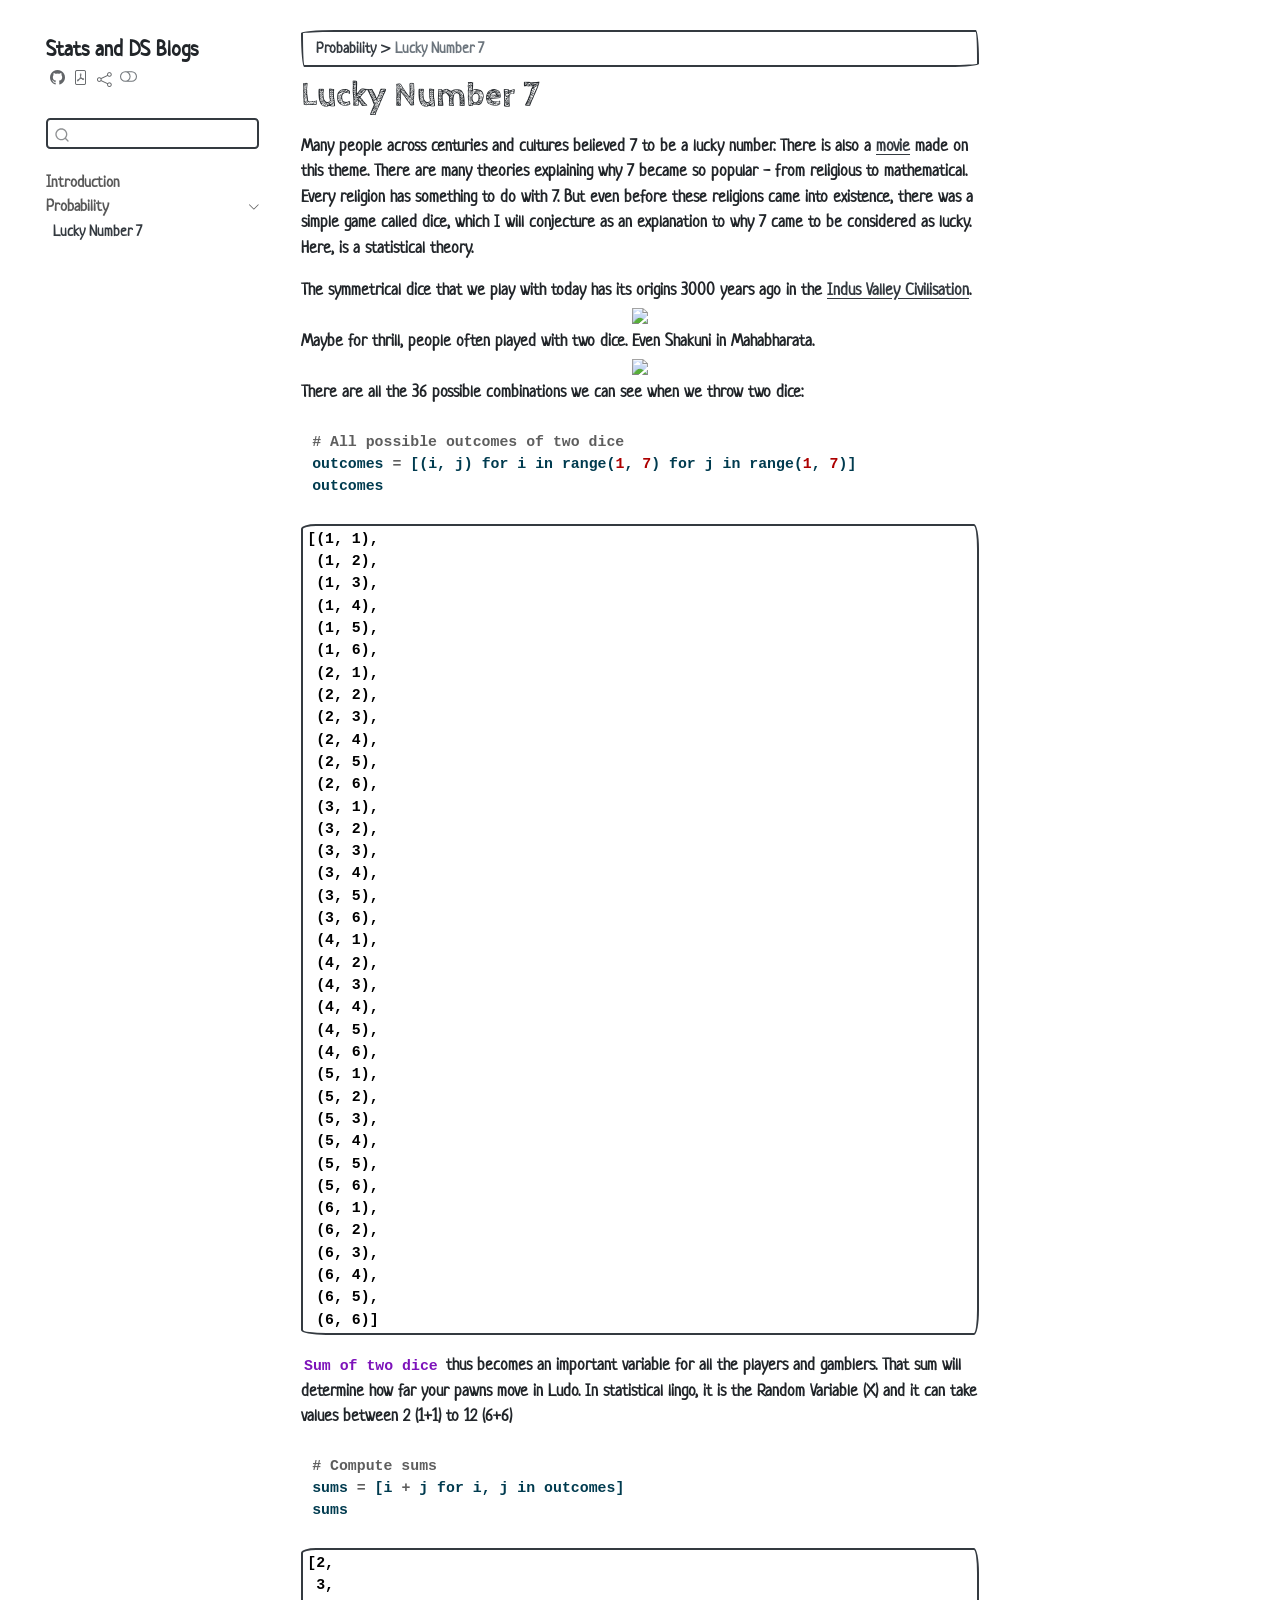
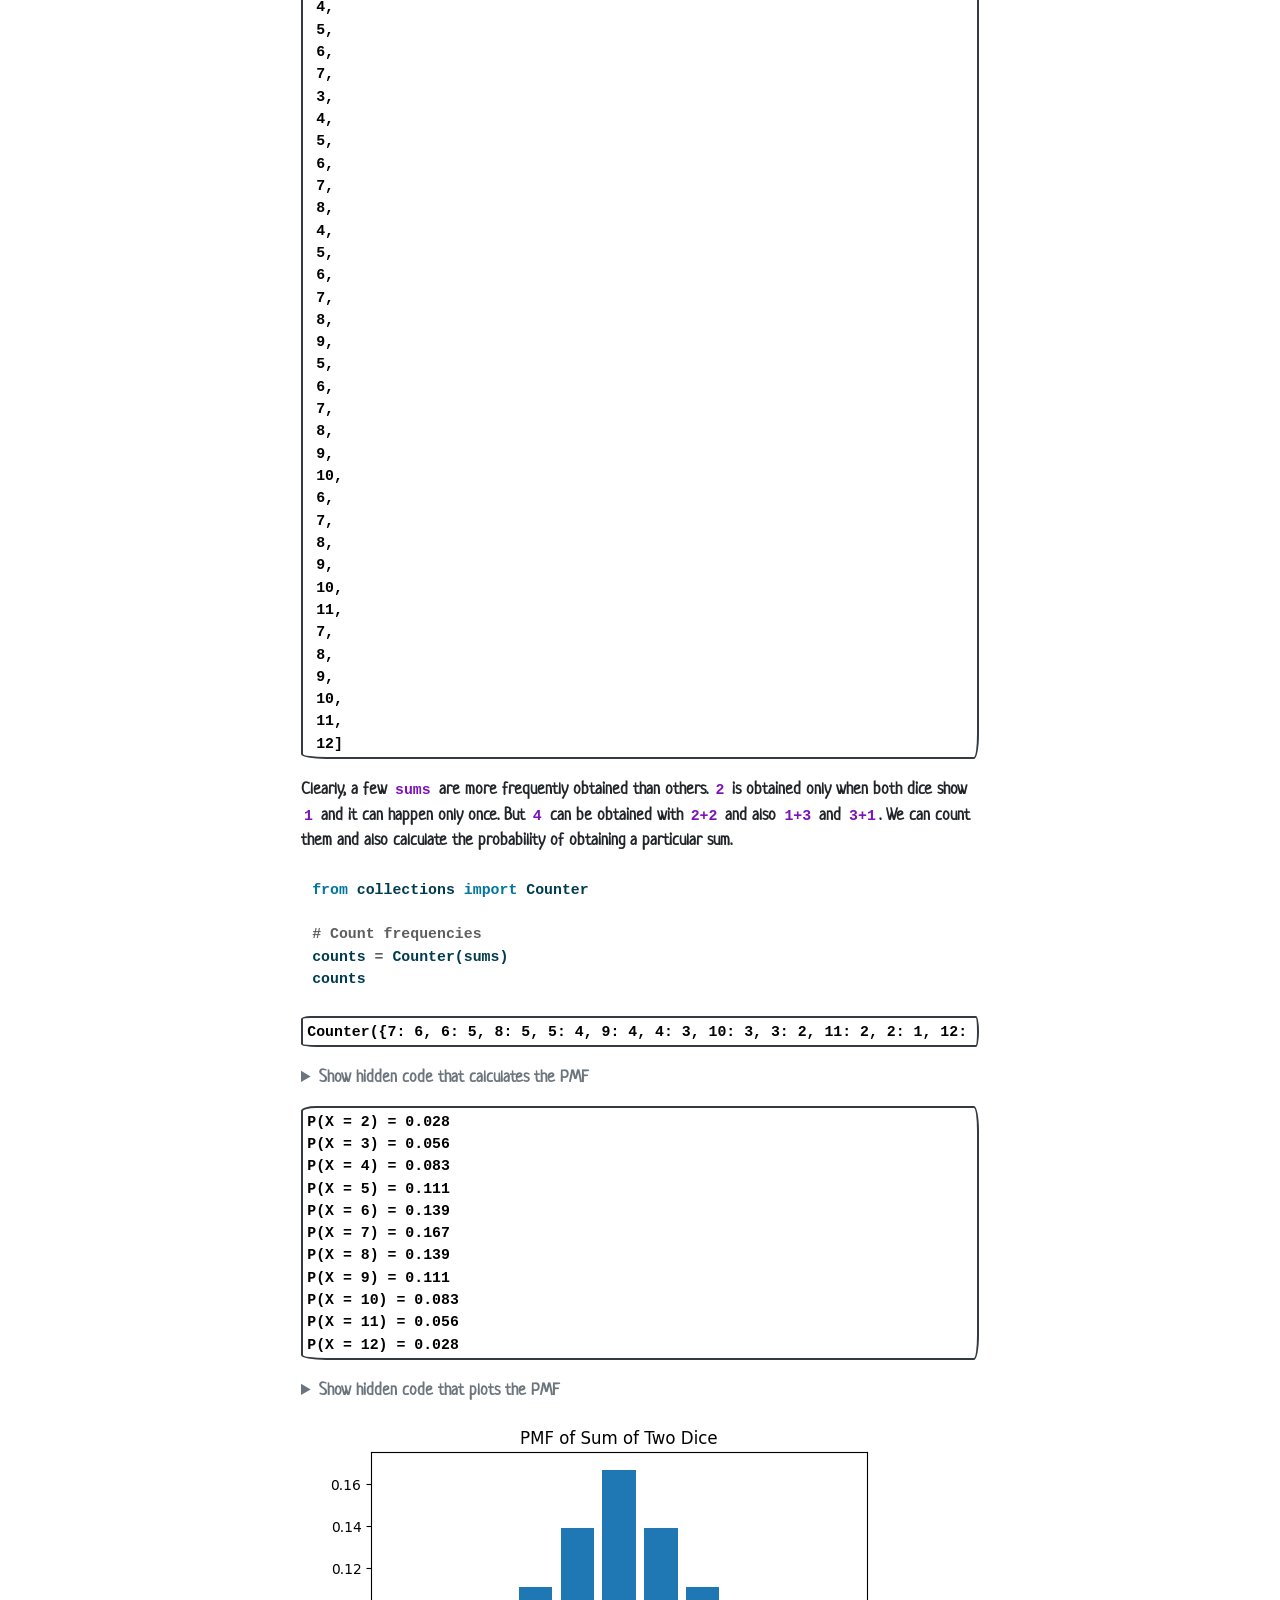
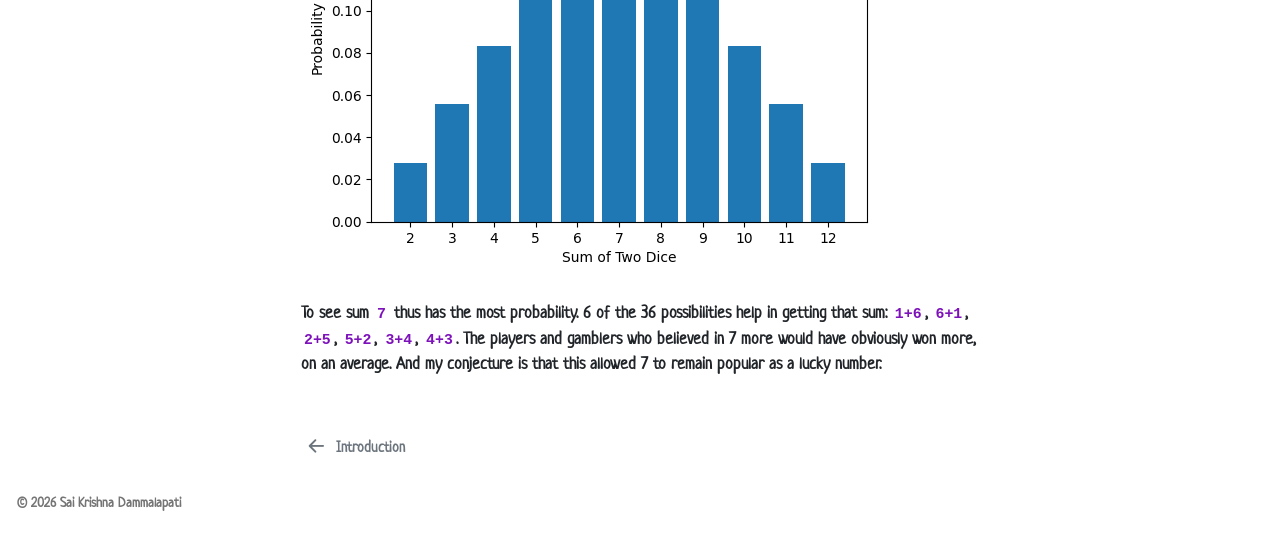
==== Statistics/Lucky_number_7.html @ d2050a71 "Built site for gh-pages" ====
<!DOCTYPE html>
<html xmlns="http://www.w3.org/1999/xhtml" lang="en" xml:lang="en"><head>

<meta charset="utf-8">
<meta name="generator" content="quarto-1.8.27">

<meta name="viewport" content="width=device-width, initial-scale=1.0, user-scalable=yes">


<title>Lucky Number 7 – Stats and DS Blogs</title>
<style>
code{white-space: pre-wrap;}
span.smallcaps{font-variant: small-caps;}
div.columns{display: flex; gap: min(4vw, 1.5em);}
div.column{flex: auto; overflow-x: auto;}
div.hanging-indent{margin-left: 1.5em; text-indent: -1.5em;}
ul.task-list{list-style: none;}
ul.task-list li input[type="checkbox"] {
  width: 0.8em;
  margin: 0 0.8em 0.2em -1em; /* quarto-specific, see https://github.com/quarto-dev/quarto-cli/issues/4556 */ 
  vertical-align: middle;
}
/* CSS for syntax highlighting */
html { -webkit-text-size-adjust: 100%; }
pre > code.sourceCode { white-space: pre; position: relative; }
pre > code.sourceCode > span { display: inline-block; line-height: 1.25; }
pre > code.sourceCode > span:empty { height: 1.2em; }
.sourceCode { overflow: visible; }
code.sourceCode > span { color: inherit; text-decoration: inherit; }
div.sourceCode { margin: 1em 0; }
pre.sourceCode { margin: 0; }
@media screen {
div.sourceCode { overflow: auto; }
}
@media print {
pre > code.sourceCode { white-space: pre-wrap; }
pre > code.sourceCode > span { text-indent: -5em; padding-left: 5em; }
}
pre.numberSource code
  { counter-reset: source-line 0; }
pre.numberSource code > span
  { position: relative; left: -4em; counter-increment: source-line; }
pre.numberSource code > span > a:first-child::before
  { content: counter(source-line);
    position: relative; left: -1em; text-align: right; vertical-align: baseline;
    border: none; display: inline-block;
    -webkit-touch-callout: none; -webkit-user-select: none;
    -khtml-user-select: none; -moz-user-select: none;
    -ms-user-select: none; user-select: none;
    padding: 0 4px; width: 4em;
  }
pre.numberSource { margin-left: 3em;  padding-left: 4px; }
div.sourceCode
  {   }
@media screen {
pre > code.sourceCode > span > a:first-child::before { text-decoration: underline; }
}
</style>


<script src="../site_libs/quarto-nav/quarto-nav.js"></script>
<script src="../site_libs/quarto-nav/headroom.min.js"></script>
<script src="../site_libs/clipboard/clipboard.min.js"></script>
<script src="../site_libs/quarto-search/autocomplete.umd.js"></script>
<script src="../site_libs/quarto-search/fuse.min.js"></script>
<script src="../site_libs/quarto-search/quarto-search.js"></script>
<meta name="quarto:offset" content="../">
<link href="../index.html" rel="prev">
<script src="../site_libs/quarto-html/quarto.js" type="module"></script>
<script src="../site_libs/quarto-html/tabsets/tabsets.js" type="module"></script>
<script src="../site_libs/quarto-html/axe/axe-check.js" type="module"></script>
<script src="../site_libs/quarto-html/popper.min.js"></script>
<script src="../site_libs/quarto-html/tippy.umd.min.js"></script>
<script src="../site_libs/quarto-html/anchor.min.js"></script>
<link href="../site_libs/quarto-html/tippy.css" rel="stylesheet">
<link href="../site_libs/quarto-html/quarto-syntax-highlighting-ed96de9b727972fe78a7b5d16c58bf87.css" rel="stylesheet" class="quarto-color-scheme" id="quarto-text-highlighting-styles">
<link href="../site_libs/quarto-html/quarto-syntax-highlighting-dark-4d9afe2b8d18ee9fa5d0d57b5ed4214d.css" rel="stylesheet" class="quarto-color-scheme quarto-color-alternate" id="quarto-text-highlighting-styles">
<link href="../site_libs/quarto-html/quarto-syntax-highlighting-ed96de9b727972fe78a7b5d16c58bf87.css" rel="stylesheet" class="quarto-color-scheme-extra" id="quarto-text-highlighting-styles">
<script src="../site_libs/bootstrap/bootstrap.min.js"></script>
<link href="../site_libs/bootstrap/bootstrap-icons.css" rel="stylesheet">
<link href="../site_libs/bootstrap/bootstrap-6aa734350ea62daf54786691ce6fcf0c.min.css" rel="stylesheet" append-hash="true" class="quarto-color-scheme" id="quarto-bootstrap" data-mode="light">
<link href="../site_libs/bootstrap/bootstrap-dark-7e34ecb6a0e7991f0346b0751d4a7c3f.min.css" rel="stylesheet" append-hash="true" class="quarto-color-scheme quarto-color-alternate" id="quarto-bootstrap" data-mode="dark">
<link href="../site_libs/bootstrap/bootstrap-6aa734350ea62daf54786691ce6fcf0c.min.css" rel="stylesheet" append-hash="true" class="quarto-color-scheme-extra" id="quarto-bootstrap" data-mode="light">
<script id="quarto-search-options" type="application/json">{
  "location": "sidebar",
  "copy-button": false,
  "collapse-after": 3,
  "panel-placement": "start",
  "type": "textbox",
  "limit": 50,
  "keyboard-shortcut": [
    "f",
    "/",
    "s"
  ],
  "show-item-context": false,
  "language": {
    "search-no-results-text": "No results",
    "search-matching-documents-text": "matching documents",
    "search-copy-link-title": "Copy link to search",
    "search-hide-matches-text": "Hide additional matches",
    "search-more-match-text": "more match in this document",
    "search-more-matches-text": "more matches in this document",
    "search-clear-button-title": "Clear",
    "search-text-placeholder": "",
    "search-detached-cancel-button-title": "Cancel",
    "search-submit-button-title": "Submit",
    "search-label": "Search"
  }
}</script>


</head>

<body class="nav-sidebar floating quarto-light"><script id="quarto-html-before-body" type="application/javascript">
    const toggleBodyColorMode = (bsSheetEl) => {
      const mode = bsSheetEl.getAttribute("data-mode");
      const bodyEl = window.document.querySelector("body");
      if (mode === "dark") {
        bodyEl.classList.add("quarto-dark");
        bodyEl.classList.remove("quarto-light");
      } else {
        bodyEl.classList.add("quarto-light");
        bodyEl.classList.remove("quarto-dark");
      }
    }
    const toggleBodyColorPrimary = () => {
      const bsSheetEl = window.document.querySelector("link#quarto-bootstrap:not([rel=disabled-stylesheet])");
      if (bsSheetEl) {
        toggleBodyColorMode(bsSheetEl);
      }
    }
    const setColorSchemeToggle = (alternate) => {
      const toggles = window.document.querySelectorAll('.quarto-color-scheme-toggle');
      for (let i=0; i < toggles.length; i++) {
        const toggle = toggles[i];
        if (toggle) {
          if (alternate) {
            toggle.classList.add("alternate");
          } else {
            toggle.classList.remove("alternate");
          }
        }
      }
    };
    const toggleColorMode = (alternate) => {
      // Switch the stylesheets
      const primaryStylesheets = window.document.querySelectorAll('link.quarto-color-scheme:not(.quarto-color-alternate)');
      const alternateStylesheets = window.document.querySelectorAll('link.quarto-color-scheme.quarto-color-alternate');
      manageTransitions('#quarto-margin-sidebar .nav-link', false);
      if (alternate) {
        // note: dark is layered on light, we don't disable primary!
        enableStylesheet(alternateStylesheets);
        for (const sheetNode of alternateStylesheets) {
          if (sheetNode.id === "quarto-bootstrap") {
            toggleBodyColorMode(sheetNode);
          }
        }
      } else {
        disableStylesheet(alternateStylesheets);
        enableStylesheet(primaryStylesheets)
        toggleBodyColorPrimary();
      }
      manageTransitions('#quarto-margin-sidebar .nav-link', true);
      // Switch the toggles
      setColorSchemeToggle(alternate)
      // Hack to workaround the fact that safari doesn't
      // properly recolor the scrollbar when toggling (#1455)
      if (navigator.userAgent.indexOf('Safari') > 0 && navigator.userAgent.indexOf('Chrome') == -1) {
        manageTransitions("body", false);
        window.scrollTo(0, 1);
        setTimeout(() => {
          window.scrollTo(0, 0);
          manageTransitions("body", true);
        }, 40);
      }
    }
    const disableStylesheet = (stylesheets) => {
      for (let i=0; i < stylesheets.length; i++) {
        const stylesheet = stylesheets[i];
        stylesheet.rel = 'disabled-stylesheet';
      }
    }
    const enableStylesheet = (stylesheets) => {
      for (let i=0; i < stylesheets.length; i++) {
        const stylesheet = stylesheets[i];
        if(stylesheet.rel !== 'stylesheet') { // for Chrome, which will still FOUC without this check
          stylesheet.rel = 'stylesheet';
        }
      }
    }
    const manageTransitions = (selector, allowTransitions) => {
      const els = window.document.querySelectorAll(selector);
      for (let i=0; i < els.length; i++) {
        const el = els[i];
        if (allowTransitions) {
          el.classList.remove('notransition');
        } else {
          el.classList.add('notransition');
        }
      }
    }
    const isFileUrl = () => {
      return window.location.protocol === 'file:';
    }
    const hasAlternateSentinel = () => {
      let styleSentinel = getColorSchemeSentinel();
      if (styleSentinel !== null) {
        return styleSentinel === "alternate";
      } else {
        return false;
      }
    }
    const setStyleSentinel = (alternate) => {
      const value = alternate ? "alternate" : "default";
      if (!isFileUrl()) {
        window.localStorage.setItem("quarto-color-scheme", value);
      } else {
        localAlternateSentinel = value;
      }
    }
    const getColorSchemeSentinel = () => {
      if (!isFileUrl()) {
        const storageValue = window.localStorage.getItem("quarto-color-scheme");
        return storageValue != null ? storageValue : localAlternateSentinel;
      } else {
        return localAlternateSentinel;
      }
    }
    const toggleGiscusIfUsed = (isAlternate, darkModeDefault) => {
      const baseTheme = document.querySelector('#giscus-base-theme')?.value ?? 'light';
      const alternateTheme = document.querySelector('#giscus-alt-theme')?.value ?? 'dark';
      let newTheme = '';
      if(authorPrefersDark) {
        newTheme = isAlternate ? baseTheme : alternateTheme;
      } else {
        newTheme = isAlternate ? alternateTheme : baseTheme;
      }
      const changeGiscusTheme = () => {
        // From: https://github.com/giscus/giscus/issues/336
        const sendMessage = (message) => {
          const iframe = document.querySelector('iframe.giscus-frame');
          if (!iframe) return;
          iframe.contentWindow.postMessage({ giscus: message }, 'https://giscus.app');
        }
        sendMessage({
          setConfig: {
            theme: newTheme
          }
        });
      }
      const isGiscussLoaded = window.document.querySelector('iframe.giscus-frame') !== null;
      if (isGiscussLoaded) {
        changeGiscusTheme();
      }
    };
    const authorPrefersDark = false;
    const darkModeDefault = authorPrefersDark;
      document.querySelector('link#quarto-text-highlighting-styles.quarto-color-scheme-extra').rel = 'disabled-stylesheet';
      document.querySelector('link#quarto-bootstrap.quarto-color-scheme-extra').rel = 'disabled-stylesheet';
    let localAlternateSentinel = darkModeDefault ? 'alternate' : 'default';
    // Dark / light mode switch
    window.quartoToggleColorScheme = () => {
      // Read the current dark / light value
      let toAlternate = !hasAlternateSentinel();
      toggleColorMode(toAlternate);
      setStyleSentinel(toAlternate);
      toggleGiscusIfUsed(toAlternate, darkModeDefault);
      window.dispatchEvent(new Event('resize'));
    };
    // Switch to dark mode if need be
    if (hasAlternateSentinel()) {
      toggleColorMode(true);
    } else {
      toggleColorMode(false);
    }
  </script>

<div id="quarto-search-results"></div>
  <header id="quarto-header" class="headroom fixed-top">
  <nav class="quarto-secondary-nav">
    <div class="container-fluid d-flex">
      <button type="button" class="quarto-btn-toggle btn" data-bs-toggle="collapse" role="button" data-bs-target=".quarto-sidebar-collapse-item" aria-controls="quarto-sidebar" aria-expanded="false" aria-label="Toggle sidebar navigation" onclick="if (window.quartoToggleHeadroom) { window.quartoToggleHeadroom(); }">
        <i class="bi bi-layout-text-sidebar-reverse"></i>
      </button>
        <nav class="quarto-page-breadcrumbs" aria-label="breadcrumb"><ol class="breadcrumb"><li class="breadcrumb-item"><a href="../Statistics/Lucky_number_7.html">Probability</a></li><li class="breadcrumb-item"><a href="../Statistics/Lucky_number_7.html"><span class="chapter-title">Lucky Number 7</span></a></li></ol></nav>
        <a class="flex-grow-1" role="navigation" data-bs-toggle="collapse" data-bs-target=".quarto-sidebar-collapse-item" aria-controls="quarto-sidebar" aria-expanded="false" aria-label="Toggle sidebar navigation" onclick="if (window.quartoToggleHeadroom) { window.quartoToggleHeadroom(); }">      
        </a>
      <button type="button" class="btn quarto-search-button" aria-label="Search" onclick="window.quartoOpenSearch();">
        <i class="bi bi-search"></i>
      </button>
    </div>
  </nav>
</header>
<!-- content -->
<div id="quarto-content" class="quarto-container page-columns page-rows-contents page-layout-article">
<!-- sidebar -->
  <nav id="quarto-sidebar" class="sidebar collapse collapse-horizontal quarto-sidebar-collapse-item sidebar-navigation floating overflow-auto">
    <div class="pt-lg-2 mt-2 text-left sidebar-header">
    <div class="sidebar-title mb-0 py-0">
      <a href="../">Stats and DS Blogs</a> 
        <div class="sidebar-tools-main tools-wide">
    <a href="https://github.com/d-saikrishna/DataScience" title="Source Code" class="quarto-navigation-tool px-1" aria-label="Source Code"><i class="bi bi-github"></i></a>
    <a href="../Stats-and-DS-Blogs.pdf" title="Download PDF" class="quarto-navigation-tool px-1" aria-label="Download PDF"><i class="bi bi-file-pdf"></i></a>
    <div class="dropdown">
      <a href="" title="Share" id="quarto-navigation-tool-dropdown-0" class="quarto-navigation-tool dropdown-toggle px-1" data-bs-toggle="dropdown" aria-expanded="false" role="link" aria-label="Share"><i class="bi bi-share"></i></a>
      <ul class="dropdown-menu" aria-labelledby="quarto-navigation-tool-dropdown-0">
          <li>
            <a class="dropdown-item sidebar-tools-main-item" href="https://twitter.com/intent/tweet?url=|url|">
              <i class="bi bi-twitter pe-1"></i>
            Twitter
            </a>
          </li>
          <li>
            <a class="dropdown-item sidebar-tools-main-item" href="https://www.linkedin.com/sharing/share-offsite/?url=|url|">
              <i class="bi bi-linkedin pe-1"></i>
            LinkedIn
            </a>
          </li>
      </ul>
    </div>
  <a href="" class="quarto-color-scheme-toggle quarto-navigation-tool  px-1" onclick="window.quartoToggleColorScheme(); return false;" title="Toggle dark mode"><i class="bi"></i></a>
</div>
    </div>
      </div>
        <div class="mt-2 flex-shrink-0 align-items-center">
        <div class="sidebar-search">
        <div id="quarto-search" class="" title="Search"></div>
        </div>
        </div>
    <div class="sidebar-menu-container"> 
    <ul class="list-unstyled mt-1">
        <li class="sidebar-item">
  <div class="sidebar-item-container"> 
  <a href="../index.html" class="sidebar-item-text sidebar-link">
 <span class="menu-text">Introduction</span></a>
  </div>
</li>
        <li class="sidebar-item sidebar-item-section">
      <div class="sidebar-item-container"> 
            <a class="sidebar-item-text sidebar-link text-start" data-bs-toggle="collapse" data-bs-target="#quarto-sidebar-section-1" role="navigation" aria-expanded="true">
 <span class="menu-text">Probability</span></a>
          <a class="sidebar-item-toggle text-start" data-bs-toggle="collapse" data-bs-target="#quarto-sidebar-section-1" role="navigation" aria-expanded="true" aria-label="Toggle section">
            <i class="bi bi-chevron-right ms-2"></i>
          </a> 
      </div>
      <ul id="quarto-sidebar-section-1" class="collapse list-unstyled sidebar-section depth1 show">  
          <li class="sidebar-item">
  <div class="sidebar-item-container"> 
  <a href="../Statistics/Lucky_number_7.html" class="sidebar-item-text sidebar-link active"><span class="chapter-title">Lucky Number 7</span></a>
  </div>
</li>
      </ul>
  </li>
    </ul>
    </div>
</nav>
<div id="quarto-sidebar-glass" class="quarto-sidebar-collapse-item" data-bs-toggle="collapse" data-bs-target=".quarto-sidebar-collapse-item"></div>
<!-- margin-sidebar -->
    <div id="quarto-margin-sidebar" class="sidebar margin-sidebar zindex-bottom">
        
    </div>
<!-- main -->
<main class="content" id="quarto-document-content">


<header id="title-block-header" class="quarto-title-block default"><nav class="quarto-page-breadcrumbs quarto-title-breadcrumbs d-none d-lg-block" aria-label="breadcrumb"><ol class="breadcrumb"><li class="breadcrumb-item"><a href="../Statistics/Lucky_number_7.html">Probability</a></li><li class="breadcrumb-item"><a href="../Statistics/Lucky_number_7.html"><span class="chapter-title">Lucky Number 7</span></a></li></ol></nav>
<div class="quarto-title">
<h1 class="title"><span class="chapter-title">Lucky Number 7</span></h1>
</div>



<div class="quarto-title-meta">

    
  
    
  </div>
  


</header>


<p>Many people across centuries and cultures believed 7 to be a lucky number. There is also a <a href="https://www.imdb.com/title/tt0425210/">movie</a> made on this theme. There are many theories explaining why 7 became so popular - from religious to mathematical. Every religion has something to do with 7. But even before these religions came into existence, there was a simple game called dice, which I will conjecture as an explanation to why 7 came to be considered as lucky. Here, is a statistical theory.</p>
The symmetrical dice that we play with today has its origins 3000 years ago in the <a href="https://www.harappa.com/slide/indus-dice">Indus Valley Civilisation</a>.
<div style="text-align: center">
<img src="https://www.harappa.com/sites/default/files/slides/IMG_9380%20copy.jpg" style="width: 100%; max-width: 500px;">
</div>
Maybe for thrill, people often played with two dice. Even Shakuni in Mahabharata.
<div style="text-align: center">
<img src="https://www.amarchitrakatha.com/wp-content/uploads/2020/09/ShakhuniDice_865x500.jpg" style="width: 100%; max-width: 500px;">
</div>
<p>There are all the 36 possible combinations we can see when we throw two dice:</p>
<div id="e43ea6a7-ddc4-422f-9f19-29bb35054852" class="cell" data-execution_count="1">
<div class="code-copy-outer-scaffold"><div class="sourceCode cell-code" id="cb1"><pre class="sourceCode python code-with-copy"><code class="sourceCode python"><span id="cb1-1"><a href="#cb1-1" aria-hidden="true" tabindex="-1"></a><span class="co"># All possible outcomes of two dice</span></span>
<span id="cb1-2"><a href="#cb1-2" aria-hidden="true" tabindex="-1"></a>outcomes <span class="op">=</span> [(i, j) <span class="cf">for</span> i <span class="kw">in</span> <span class="bu">range</span>(<span class="dv">1</span>, <span class="dv">7</span>) <span class="cf">for</span> j <span class="kw">in</span> <span class="bu">range</span>(<span class="dv">1</span>, <span class="dv">7</span>)]</span>
<span id="cb1-3"><a href="#cb1-3" aria-hidden="true" tabindex="-1"></a>outcomes</span></code></pre></div><button title="Copy to Clipboard" class="code-copy-button"><i class="bi"></i></button></div>
<div class="cell-output cell-output-display" data-execution_count="1">
<pre><code>[(1, 1),
 (1, 2),
 (1, 3),
 (1, 4),
 (1, 5),
 (1, 6),
 (2, 1),
 (2, 2),
 (2, 3),
 (2, 4),
 (2, 5),
 (2, 6),
 (3, 1),
 (3, 2),
 (3, 3),
 (3, 4),
 (3, 5),
 (3, 6),
 (4, 1),
 (4, 2),
 (4, 3),
 (4, 4),
 (4, 5),
 (4, 6),
 (5, 1),
 (5, 2),
 (5, 3),
 (5, 4),
 (5, 5),
 (5, 6),
 (6, 1),
 (6, 2),
 (6, 3),
 (6, 4),
 (6, 5),
 (6, 6)]</code></pre>
</div>
</div>
<p><code>Sum of two dice</code> thus becomes an important variable for all the players and gamblers. That sum will determine how far your pawns move in Ludo. In statistical lingo, it is the Random Variable (X) and it can take values between 2 (1+1) to 12 (6+6)</p>
<div id="6c1e5a47-0685-4efc-9e3c-f97be8a31984" class="cell" data-execution_count="10">
<div class="code-copy-outer-scaffold"><div class="sourceCode cell-code" id="cb3"><pre class="sourceCode python code-with-copy"><code class="sourceCode python"><span id="cb3-1"><a href="#cb3-1" aria-hidden="true" tabindex="-1"></a><span class="co"># Compute sums</span></span>
<span id="cb3-2"><a href="#cb3-2" aria-hidden="true" tabindex="-1"></a>sums <span class="op">=</span> [i <span class="op">+</span> j <span class="cf">for</span> i, j <span class="kw">in</span> outcomes]</span>
<span id="cb3-3"><a href="#cb3-3" aria-hidden="true" tabindex="-1"></a>sums</span></code></pre></div><button title="Copy to Clipboard" class="code-copy-button"><i class="bi"></i></button></div>
<div class="cell-output cell-output-display" data-execution_count="10">
<pre><code>[2,
 3,
 4,
 5,
 6,
 7,
 3,
 4,
 5,
 6,
 7,
 8,
 4,
 5,
 6,
 7,
 8,
 9,
 5,
 6,
 7,
 8,
 9,
 10,
 6,
 7,
 8,
 9,
 10,
 11,
 7,
 8,
 9,
 10,
 11,
 12]</code></pre>
</div>
</div>
<p>Clearly, a few <code>sums</code> are more frequently obtained than others. <code>2</code> is obtained only when both dice show <code>1</code> and it can happen only once. But <code>4</code> can be obtained with <code>2+2</code> and also <code>1+3</code> and <code>3+1</code>. We can count them and also calculate the probability of obtaining a particular sum.</p>
<div id="5641922a-8905-432a-8330-f7ac26559232" class="cell" data-execution_count="11">
<div class="code-copy-outer-scaffold"><div class="sourceCode cell-code" id="cb5"><pre class="sourceCode python code-with-copy"><code class="sourceCode python"><span id="cb5-1"><a href="#cb5-1" aria-hidden="true" tabindex="-1"></a><span class="im">from</span> collections <span class="im">import</span> Counter</span>
<span id="cb5-2"><a href="#cb5-2" aria-hidden="true" tabindex="-1"></a></span>
<span id="cb5-3"><a href="#cb5-3" aria-hidden="true" tabindex="-1"></a><span class="co"># Count frequencies</span></span>
<span id="cb5-4"><a href="#cb5-4" aria-hidden="true" tabindex="-1"></a>counts <span class="op">=</span> Counter(sums)</span>
<span id="cb5-5"><a href="#cb5-5" aria-hidden="true" tabindex="-1"></a>counts</span></code></pre></div><button title="Copy to Clipboard" class="code-copy-button"><i class="bi"></i></button></div>
<div class="cell-output cell-output-display" data-execution_count="11">
<pre><code>Counter({7: 6, 6: 5, 8: 5, 5: 4, 9: 4, 4: 3, 10: 3, 3: 2, 11: 2, 2: 1, 12: 1})</code></pre>
</div>
</div>
<div id="6b340f66-d523-47b8-b116-78bbed93dcd9" class="cell" data-execution_count="6">
<details class="code-fold">
<summary>Show hidden code that calculates the PMF</summary>
<div class="code-copy-outer-scaffold"><div class="sourceCode cell-code" id="cb7"><pre class="sourceCode python code-with-copy"><code class="sourceCode python"><span id="cb7-1"><a href="#cb7-1" aria-hidden="true" tabindex="-1"></a><span class="co"># Total outcomes</span></span>
<span id="cb7-2"><a href="#cb7-2" aria-hidden="true" tabindex="-1"></a>total <span class="op">=</span> <span class="bu">len</span>(outcomes)</span>
<span id="cb7-3"><a href="#cb7-3" aria-hidden="true" tabindex="-1"></a></span>
<span id="cb7-4"><a href="#cb7-4" aria-hidden="true" tabindex="-1"></a><span class="co"># Probability distribution function</span></span>
<span id="cb7-5"><a href="#cb7-5" aria-hidden="true" tabindex="-1"></a>pmf <span class="op">=</span> {k: v <span class="op">/</span> total <span class="cf">for</span> k, v <span class="kw">in</span> <span class="bu">sorted</span>(counts.items())}</span>
<span id="cb7-6"><a href="#cb7-6" aria-hidden="true" tabindex="-1"></a></span>
<span id="cb7-7"><a href="#cb7-7" aria-hidden="true" tabindex="-1"></a><span class="co"># Print result</span></span>
<span id="cb7-8"><a href="#cb7-8" aria-hidden="true" tabindex="-1"></a><span class="cf">for</span> k, v <span class="kw">in</span> pmf.items():</span>
<span id="cb7-9"><a href="#cb7-9" aria-hidden="true" tabindex="-1"></a>    <span class="bu">print</span>(<span class="ss">f"P(X = </span><span class="sc">{</span>k<span class="sc">}</span><span class="ss">) = </span><span class="sc">{</span>v<span class="sc">:.3f}</span><span class="ss">"</span>)</span></code></pre></div><button title="Copy to Clipboard" class="code-copy-button"><i class="bi"></i></button></div>
</details>
<div class="cell-output cell-output-stdout">
<pre><code>P(X = 2) = 0.028
P(X = 3) = 0.056
P(X = 4) = 0.083
P(X = 5) = 0.111
P(X = 6) = 0.139
P(X = 7) = 0.167
P(X = 8) = 0.139
P(X = 9) = 0.111
P(X = 10) = 0.083
P(X = 11) = 0.056
P(X = 12) = 0.028</code></pre>
</div>
</div>
<div id="95ff5e4d-94d5-46fd-8cee-158b3af0ce68" class="cell" data-execution_count="9">
<details class="code-fold">
<summary>Show hidden code that plots the PMF</summary>
<div class="code-copy-outer-scaffold"><div class="sourceCode cell-code" id="cb9"><pre class="sourceCode python code-with-copy"><code class="sourceCode python"><span id="cb9-1"><a href="#cb9-1" aria-hidden="true" tabindex="-1"></a><span class="im">import</span> matplotlib.pyplot <span class="im">as</span> plt</span>
<span id="cb9-2"><a href="#cb9-2" aria-hidden="true" tabindex="-1"></a>x <span class="op">=</span> <span class="bu">list</span>(pmf.keys())</span>
<span id="cb9-3"><a href="#cb9-3" aria-hidden="true" tabindex="-1"></a>y <span class="op">=</span> <span class="bu">list</span>(pmf.values())</span>
<span id="cb9-4"><a href="#cb9-4" aria-hidden="true" tabindex="-1"></a></span>
<span id="cb9-5"><a href="#cb9-5" aria-hidden="true" tabindex="-1"></a><span class="co"># Plot</span></span>
<span id="cb9-6"><a href="#cb9-6" aria-hidden="true" tabindex="-1"></a>plt.figure()</span>
<span id="cb9-7"><a href="#cb9-7" aria-hidden="true" tabindex="-1"></a>plt.bar(x, y)</span>
<span id="cb9-8"><a href="#cb9-8" aria-hidden="true" tabindex="-1"></a></span>
<span id="cb9-9"><a href="#cb9-9" aria-hidden="true" tabindex="-1"></a>plt.xlabel(<span class="st">"Sum of Two Dice"</span>)</span>
<span id="cb9-10"><a href="#cb9-10" aria-hidden="true" tabindex="-1"></a>plt.ylabel(<span class="st">"Probability"</span>)</span>
<span id="cb9-11"><a href="#cb9-11" aria-hidden="true" tabindex="-1"></a>plt.title(<span class="st">"PMF of Sum of Two Dice"</span>)</span>
<span id="cb9-12"><a href="#cb9-12" aria-hidden="true" tabindex="-1"></a>plt.xticks(x)</span>
<span id="cb9-13"><a href="#cb9-13" aria-hidden="true" tabindex="-1"></a></span>
<span id="cb9-14"><a href="#cb9-14" aria-hidden="true" tabindex="-1"></a>plt.show()</span></code></pre></div><button title="Copy to Clipboard" class="code-copy-button"><i class="bi"></i></button></div>
</details>
<div class="cell-output cell-output-display">
<div>
<figure class="figure">
<p><img src="Lucky_number_7_files/figure-html/cell-6-output-1.png" class="img-fluid figure-img"></p>
</figure>
</div>
</div>
</div>
<p>To see sum <code>7</code> thus has the most probability. 6 of the 36 possibilities help in getting that sum: <code>1+6</code>, <code>6+1</code>, <code>2+5</code>, <code>5+2</code>, <code>3+4</code>, <code>4+3</code>. The players and gamblers who believed in 7 more would have obviously won more, on an average. And my conjecture is that this allowed 7 to remain popular as a lucky number.</p>



</main> <!-- /main -->
<script id="quarto-html-after-body" type="application/javascript">
  window.document.addEventListener("DOMContentLoaded", function (event) {
    // Ensure there is a toggle, if there isn't float one in the top right
    if (window.document.querySelector('.quarto-color-scheme-toggle') === null) {
      const a = window.document.createElement('a');
      a.classList.add('top-right');
      a.classList.add('quarto-color-scheme-toggle');
      a.href = "";
      a.onclick = function() { try { window.quartoToggleColorScheme(); } catch {} return false; };
      const i = window.document.createElement("i");
      i.classList.add('bi');
      a.appendChild(i);
      window.document.body.appendChild(a);
    }
    setColorSchemeToggle(hasAlternateSentinel())
    const icon = "";
    const anchorJS = new window.AnchorJS();
    anchorJS.options = {
      placement: 'right',
      icon: icon
    };
    anchorJS.add('.anchored');
    const isCodeAnnotation = (el) => {
      for (const clz of el.classList) {
        if (clz.startsWith('code-annotation-')) {                     
          return true;
        }
      }
      return false;
    }
    const onCopySuccess = function(e) {
      // button target
      const button = e.trigger;
      // don't keep focus
      button.blur();
      // flash "checked"
      button.classList.add('code-copy-button-checked');
      var currentTitle = button.getAttribute("title");
      button.setAttribute("title", "Copied!");
      let tooltip;
      if (window.bootstrap) {
        button.setAttribute("data-bs-toggle", "tooltip");
        button.setAttribute("data-bs-placement", "left");
        button.setAttribute("data-bs-title", "Copied!");
        tooltip = new bootstrap.Tooltip(button, 
          { trigger: "manual", 
            customClass: "code-copy-button-tooltip",
            offset: [0, -8]});
        tooltip.show();    
      }
      setTimeout(function() {
        if (tooltip) {
          tooltip.hide();
          button.removeAttribute("data-bs-title");
          button.removeAttribute("data-bs-toggle");
          button.removeAttribute("data-bs-placement");
        }
        button.setAttribute("title", currentTitle);
        button.classList.remove('code-copy-button-checked');
      }, 1000);
      // clear code selection
      e.clearSelection();
    }
    const getTextToCopy = function(trigger) {
      const outerScaffold = trigger.parentElement.cloneNode(true);
      const codeEl = outerScaffold.querySelector('code');
      for (const childEl of codeEl.children) {
        if (isCodeAnnotation(childEl)) {
          childEl.remove();
        }
      }
      return codeEl.innerText;
    }
    const clipboard = new window.ClipboardJS('.code-copy-button:not([data-in-quarto-modal])', {
      text: getTextToCopy
    });
    clipboard.on('success', onCopySuccess);
    if (window.document.getElementById('quarto-embedded-source-code-modal')) {
      const clipboardModal = new window.ClipboardJS('.code-copy-button[data-in-quarto-modal]', {
        text: getTextToCopy,
        container: window.document.getElementById('quarto-embedded-source-code-modal')
      });
      clipboardModal.on('success', onCopySuccess);
    }
      var localhostRegex = new RegExp(/^(?:http|https):\/\/localhost\:?[0-9]*\//);
      var mailtoRegex = new RegExp(/^mailto:/);
        var filterRegex = new RegExp("https:\/\/d-saikrishna\.github\.io\/DataScience\/");
      var isInternal = (href) => {
          return filterRegex.test(href) || localhostRegex.test(href) || mailtoRegex.test(href);
      }
      // Inspect non-navigation links and adorn them if external
     var links = window.document.querySelectorAll('a[href]:not(.nav-link):not(.navbar-brand):not(.toc-action):not(.sidebar-link):not(.sidebar-item-toggle):not(.pagination-link):not(.no-external):not([aria-hidden]):not(.dropdown-item):not(.quarto-navigation-tool):not(.about-link)');
      for (var i=0; i<links.length; i++) {
        const link = links[i];
        if (!isInternal(link.href)) {
          // undo the damage that might have been done by quarto-nav.js in the case of
          // links that we want to consider external
          if (link.dataset.originalHref !== undefined) {
            link.href = link.dataset.originalHref;
          }
        }
      }
    function tippyHover(el, contentFn, onTriggerFn, onUntriggerFn) {
      const config = {
        allowHTML: true,
        maxWidth: 500,
        delay: 100,
        arrow: false,
        appendTo: function(el) {
            return el.parentElement;
        },
        interactive: true,
        interactiveBorder: 10,
        theme: 'quarto',
        placement: 'bottom-start',
      };
      if (contentFn) {
        config.content = contentFn;
      }
      if (onTriggerFn) {
        config.onTrigger = onTriggerFn;
      }
      if (onUntriggerFn) {
        config.onUntrigger = onUntriggerFn;
      }
      window.tippy(el, config); 
    }
    const noterefs = window.document.querySelectorAll('a[role="doc-noteref"]');
    for (var i=0; i<noterefs.length; i++) {
      const ref = noterefs[i];
      tippyHover(ref, function() {
        // use id or data attribute instead here
        let href = ref.getAttribute('data-footnote-href') || ref.getAttribute('href');
        try { href = new URL(href).hash; } catch {}
        const id = href.replace(/^#\/?/, "");
        const note = window.document.getElementById(id);
        if (note) {
          return note.innerHTML;
        } else {
          return "";
        }
      });
    }
    const xrefs = window.document.querySelectorAll('a.quarto-xref');
    const processXRef = (id, note) => {
      // Strip column container classes
      const stripColumnClz = (el) => {
        el.classList.remove("page-full", "page-columns");
        if (el.children) {
          for (const child of el.children) {
            stripColumnClz(child);
          }
        }
      }
      stripColumnClz(note)
      if (id === null || id.startsWith('sec-')) {
        // Special case sections, only their first couple elements
        const container = document.createElement("div");
        if (note.children && note.children.length > 2) {
          container.appendChild(note.children[0].cloneNode(true));
          for (let i = 1; i < note.children.length; i++) {
            const child = note.children[i];
            if (child.tagName === "P" && child.innerText === "") {
              continue;
            } else {
              container.appendChild(child.cloneNode(true));
              break;
            }
          }
          if (window.Quarto?.typesetMath) {
            window.Quarto.typesetMath(container);
          }
          return container.innerHTML
        } else {
          if (window.Quarto?.typesetMath) {
            window.Quarto.typesetMath(note);
          }
          return note.innerHTML;
        }
      } else {
        // Remove any anchor links if they are present
        const anchorLink = note.querySelector('a.anchorjs-link');
        if (anchorLink) {
          anchorLink.remove();
        }
        if (window.Quarto?.typesetMath) {
          window.Quarto.typesetMath(note);
        }
        if (note.classList.contains("callout")) {
          return note.outerHTML;
        } else {
          return note.innerHTML;
        }
      }
    }
    for (var i=0; i<xrefs.length; i++) {
      const xref = xrefs[i];
      tippyHover(xref, undefined, function(instance) {
        instance.disable();
        let url = xref.getAttribute('href');
        let hash = undefined; 
        if (url.startsWith('#')) {
          hash = url;
        } else {
          try { hash = new URL(url).hash; } catch {}
        }
        if (hash) {
          const id = hash.replace(/^#\/?/, "");
          const note = window.document.getElementById(id);
          if (note !== null) {
            try {
              const html = processXRef(id, note.cloneNode(true));
              instance.setContent(html);
            } finally {
              instance.enable();
              instance.show();
            }
          } else {
            // See if we can fetch this
            fetch(url.split('#')[0])
            .then(res => res.text())
            .then(html => {
              const parser = new DOMParser();
              const htmlDoc = parser.parseFromString(html, "text/html");
              const note = htmlDoc.getElementById(id);
              if (note !== null) {
                const html = processXRef(id, note);
                instance.setContent(html);
              } 
            }).finally(() => {
              instance.enable();
              instance.show();
            });
          }
        } else {
          // See if we can fetch a full url (with no hash to target)
          // This is a special case and we should probably do some content thinning / targeting
          fetch(url)
          .then(res => res.text())
          .then(html => {
            const parser = new DOMParser();
            const htmlDoc = parser.parseFromString(html, "text/html");
            const note = htmlDoc.querySelector('main.content');
            if (note !== null) {
              // This should only happen for chapter cross references
              // (since there is no id in the URL)
              // remove the first header
              if (note.children.length > 0 && note.children[0].tagName === "HEADER") {
                note.children[0].remove();
              }
              const html = processXRef(null, note);
              instance.setContent(html);
            } 
          }).finally(() => {
            instance.enable();
            instance.show();
          });
        }
      }, function(instance) {
      });
    }
        let selectedAnnoteEl;
        const selectorForAnnotation = ( cell, annotation) => {
          let cellAttr = 'data-code-cell="' + cell + '"';
          let lineAttr = 'data-code-annotation="' +  annotation + '"';
          const selector = 'span[' + cellAttr + '][' + lineAttr + ']';
          return selector;
        }
        const selectCodeLines = (annoteEl) => {
          const doc = window.document;
          const targetCell = annoteEl.getAttribute("data-target-cell");
          const targetAnnotation = annoteEl.getAttribute("data-target-annotation");
          const annoteSpan = window.document.querySelector(selectorForAnnotation(targetCell, targetAnnotation));
          const lines = annoteSpan.getAttribute("data-code-lines").split(",");
          const lineIds = lines.map((line) => {
            return targetCell + "-" + line;
          })
          let top = null;
          let height = null;
          let parent = null;
          if (lineIds.length > 0) {
              //compute the position of the single el (top and bottom and make a div)
              const el = window.document.getElementById(lineIds[0]);
              top = el.offsetTop;
              height = el.offsetHeight;
              parent = el.parentElement.parentElement;
            if (lineIds.length > 1) {
              const lastEl = window.document.getElementById(lineIds[lineIds.length - 1]);
              const bottom = lastEl.offsetTop + lastEl.offsetHeight;
              height = bottom - top;
            }
            if (top !== null && height !== null && parent !== null) {
              // cook up a div (if necessary) and position it 
              let div = window.document.getElementById("code-annotation-line-highlight");
              if (div === null) {
                div = window.document.createElement("div");
                div.setAttribute("id", "code-annotation-line-highlight");
                div.style.position = 'absolute';
                parent.appendChild(div);
              }
              div.style.top = top - 2 + "px";
              div.style.height = height + 4 + "px";
              div.style.left = 0;
              let gutterDiv = window.document.getElementById("code-annotation-line-highlight-gutter");
              if (gutterDiv === null) {
                gutterDiv = window.document.createElement("div");
                gutterDiv.setAttribute("id", "code-annotation-line-highlight-gutter");
                gutterDiv.style.position = 'absolute';
                const codeCell = window.document.getElementById(targetCell);
                const gutter = codeCell.querySelector('.code-annotation-gutter');
                gutter.appendChild(gutterDiv);
              }
              gutterDiv.style.top = top - 2 + "px";
              gutterDiv.style.height = height + 4 + "px";
            }
            selectedAnnoteEl = annoteEl;
          }
        };
        const unselectCodeLines = () => {
          const elementsIds = ["code-annotation-line-highlight", "code-annotation-line-highlight-gutter"];
          elementsIds.forEach((elId) => {
            const div = window.document.getElementById(elId);
            if (div) {
              div.remove();
            }
          });
          selectedAnnoteEl = undefined;
        };
          // Handle positioning of the toggle
      window.addEventListener(
        "resize",
        throttle(() => {
          elRect = undefined;
          if (selectedAnnoteEl) {
            selectCodeLines(selectedAnnoteEl);
          }
        }, 10)
      );
      function throttle(fn, ms) {
      let throttle = false;
      let timer;
        return (...args) => {
          if(!throttle) { // first call gets through
              fn.apply(this, args);
              throttle = true;
          } else { // all the others get throttled
              if(timer) clearTimeout(timer); // cancel #2
              timer = setTimeout(() => {
                fn.apply(this, args);
                timer = throttle = false;
              }, ms);
          }
        };
      }
        // Attach click handler to the DT
        const annoteDls = window.document.querySelectorAll('dt[data-target-cell]');
        for (const annoteDlNode of annoteDls) {
          annoteDlNode.addEventListener('click', (event) => {
            const clickedEl = event.target;
            if (clickedEl !== selectedAnnoteEl) {
              unselectCodeLines();
              const activeEl = window.document.querySelector('dt[data-target-cell].code-annotation-active');
              if (activeEl) {
                activeEl.classList.remove('code-annotation-active');
              }
              selectCodeLines(clickedEl);
              clickedEl.classList.add('code-annotation-active');
            } else {
              // Unselect the line
              unselectCodeLines();
              clickedEl.classList.remove('code-annotation-active');
            }
          });
        }
    const findCites = (el) => {
      const parentEl = el.parentElement;
      if (parentEl) {
        const cites = parentEl.dataset.cites;
        if (cites) {
          return {
            el,
            cites: cites.split(' ')
          };
        } else {
          return findCites(el.parentElement)
        }
      } else {
        return undefined;
      }
    };
    var bibliorefs = window.document.querySelectorAll('a[role="doc-biblioref"]');
    for (var i=0; i<bibliorefs.length; i++) {
      const ref = bibliorefs[i];
      const citeInfo = findCites(ref);
      if (citeInfo) {
        tippyHover(citeInfo.el, function() {
          var popup = window.document.createElement('div');
          citeInfo.cites.forEach(function(cite) {
            var citeDiv = window.document.createElement('div');
            citeDiv.classList.add('hanging-indent');
            citeDiv.classList.add('csl-entry');
            var biblioDiv = window.document.getElementById('ref-' + cite);
            if (biblioDiv) {
              citeDiv.innerHTML = biblioDiv.innerHTML;
            }
            popup.appendChild(citeDiv);
          });
          return popup.innerHTML;
        });
      }
    }
  });
  </script>
<nav class="page-navigation">
  <div class="nav-page nav-page-previous">
      <a href="../index.html" class="pagination-link" aria-label="Introduction">
        <i class="bi bi-arrow-left-short"></i> <span class="nav-page-text">Introduction</span>
      </a>          
  </div>
  <div class="nav-page nav-page-next">
  </div>
</nav>
</div> <!-- /content -->
<footer class="footer">
  <div class="nav-footer">
    <div class="nav-footer-left">
<p>© 2026 Sai Krishna Dammalapati</p>
</div>   
    <div class="nav-footer-center">
      &nbsp;
    </div>
    <div class="nav-footer-right">
      &nbsp;
    </div>
  </div>
</footer>




</body></html>
---- site_libs/quarto-html/tippy.css ----
.tippy-box[data-animation=fade][data-state=hidden]{opacity:0}[data-tippy-root]{max-width:calc(100vw - 10px)}.tippy-box{position:relative;background-color:#333;color:#fff;border-radius:4px;font-size:14px;line-height:1.4;white-space:normal;outline:0;transition-property:transform,visibility,opacity}.tippy-box[data-placement^=top]>.tippy-arrow{bottom:0}.tippy-box[data-placement^=top]>.tippy-arrow:before{bottom:-7px;left:0;border-width:8px 8px 0;border-top-color:initial;transform-origin:center top}.tippy-box[data-placement^=bottom]>.tippy-arrow{top:0}.tippy-box[data-placement^=bottom]>.tippy-arrow:before{top:-7px;left:0;border-width:0 8px 8px;border-bottom-color:initial;transform-origin:center bottom}.tippy-box[data-placement^=left]>.tippy-arrow{right:0}.tippy-box[data-placement^=left]>.tippy-arrow:before{border-width:8px 0 8px 8px;border-left-color:initial;right:-7px;transform-origin:center left}.tippy-box[data-placement^=right]>.tippy-arrow{left:0}.tippy-box[data-placement^=right]>.tippy-arrow:before{left:-7px;border-width:8px 8px 8px 0;border-right-color:initial;transform-origin:center right}.tippy-box[data-inertia][data-state=visible]{transition-timing-function:cubic-bezier(.54,1.5,.38,1.11)}.tippy-arrow{width:16px;height:16px;color:#333}.tippy-arrow:before{content:"";position:absolute;border-color:transparent;border-style:solid}.tippy-content{position:relative;padding:5px 9px;z-index:1}
---- site_libs/quarto-html/quarto-syntax-highlighting-ed96de9b727972fe78a7b5d16c58bf87.css ----
/* quarto syntax highlight colors */
:root {
  --quarto-hl-ot-color: #003B4F;
  --quarto-hl-at-color: #657422;
  --quarto-hl-ss-color: #20794D;
  --quarto-hl-an-color: #5E5E5E;
  --quarto-hl-fu-color: #4758AB;
  --quarto-hl-st-color: #20794D;
  --quarto-hl-cf-color: #003B4F;
  --quarto-hl-op-color: #5E5E5E;
  --quarto-hl-er-color: #AD0000;
  --quarto-hl-bn-color: #AD0000;
  --quarto-hl-al-color: #AD0000;
  --quarto-hl-va-color: #111111;
  --quarto-hl-bu-color: inherit;
  --quarto-hl-ex-color: inherit;
  --quarto-hl-pp-color: #AD0000;
  --quarto-hl-in-color: #5E5E5E;
  --quarto-hl-vs-color: #20794D;
  --quarto-hl-wa-color: #5E5E5E;
  --quarto-hl-do-color: #5E5E5E;
  --quarto-hl-im-color: #00769E;
  --quarto-hl-ch-color: #20794D;
  --quarto-hl-dt-color: #AD0000;
  --quarto-hl-fl-color: #AD0000;
  --quarto-hl-co-color: #5E5E5E;
  --quarto-hl-cv-color: #5E5E5E;
  --quarto-hl-cn-color: #8f5902;
  --quarto-hl-sc-color: #5E5E5E;
  --quarto-hl-dv-color: #AD0000;
  --quarto-hl-kw-color: #003B4F;
}

/* other quarto variables */
:root {
  --quarto-font-monospace: SFMono-Regular, Menlo, Monaco, Consolas, "Liberation Mono", "Courier New", monospace;
}

/* syntax highlight based on Pandoc's rules */
pre > code.sourceCode > span {
  color: #003B4F;
}

code.sourceCode > span {
  color: #003B4F;
}

div.sourceCode,
div.sourceCode pre.sourceCode {
  color: #003B4F;
}

/* Normal */
code span {
  color: #003B4F;
}

/* Alert */
code span.al {
  color: #AD0000;
  font-style: inherit;
}

/* Annotation */
code span.an {
  color: #5E5E5E;
  font-style: inherit;
}

/* Attribute */
code span.at {
  color: #657422;
  font-style: inherit;
}

/* BaseN */
code span.bn {
  color: #AD0000;
  font-style: inherit;
}

/* BuiltIn */
code span.bu {
  font-style: inherit;
}

/* ControlFlow */
code span.cf {
  color: #003B4F;
  font-weight: bold;
  font-style: inherit;
}

/* Char */
code span.ch {
  color: #20794D;
  font-style: inherit;
}

/* Constant */
code span.cn {
  color: #8f5902;
  font-style: inherit;
}

/* Comment */
code span.co {
  color: #5E5E5E;
  font-style: inherit;
}

/* CommentVar */
code span.cv {
  color: #5E5E5E;
  font-style: italic;
}

/* Documentation */
code span.do {
  color: #5E5E5E;
  font-style: italic;
}

/* DataType */
code span.dt {
  color: #AD0000;
  font-style: inherit;
}

/* DecVal */
code span.dv {
  color: #AD0000;
  font-style: inherit;
}

/* Error */
code span.er {
  color: #AD0000;
  font-style: inherit;
}

/* Extension */
code span.ex {
  font-style: inherit;
}

/* Float */
code span.fl {
  color: #AD0000;
  font-style: inherit;
}

/* Function */
code span.fu {
  color: #4758AB;
  font-style: inherit;
}

/* Import */
code span.im {
  color: #00769E;
  font-style: inherit;
}

/* Information */
code span.in {
  color: #5E5E5E;
  font-style: inherit;
}

/* Keyword */
code span.kw {
  color: #003B4F;
  font-weight: bold;
  font-style: inherit;
}

/* Operator */
code span.op {
  color: #5E5E5E;
  font-style: inherit;
}

/* Other */
code span.ot {
  color: #003B4F;
  font-style: inherit;
}

/* Preprocessor */
code span.pp {
  color: #AD0000;
  font-style: inherit;
}

/* SpecialChar */
code span.sc {
  color: #5E5E5E;
  font-style: inherit;
}

/* SpecialString */
code span.ss {
  color: #20794D;
  font-style: inherit;
}

/* String */
code span.st {
  color: #20794D;
  font-style: inherit;
}

/* Variable */
code span.va {
  color: #111111;
  font-style: inherit;
}

/* VerbatimString */
code span.vs {
  color: #20794D;
  font-style: inherit;
}

/* Warning */
code span.wa {
  color: #5E5E5E;
  font-style: italic;
}

.prevent-inlining {
  content: "</";
}

/*# sourceMappingURL=0920dd6d7437995b8cdf7429764427b1.css.map */
---- site_libs/quarto-html/quarto-syntax-highlighting-dark-4d9afe2b8d18ee9fa5d0d57b5ed4214d.css ----
/* quarto syntax highlight colors */
:root {
  --quarto-hl-al-color: #f07178;
  --quarto-hl-an-color: #d4d0ab;
  --quarto-hl-at-color: #00e0e0;
  --quarto-hl-bn-color: #d4d0ab;
  --quarto-hl-bu-color: #abe338;
  --quarto-hl-ch-color: #abe338;
  --quarto-hl-co-color: #f8f8f2;
  --quarto-hl-cv-color: #ffd700;
  --quarto-hl-cn-color: #ffd700;
  --quarto-hl-cf-color: #ffa07a;
  --quarto-hl-dt-color: #ffa07a;
  --quarto-hl-dv-color: #d4d0ab;
  --quarto-hl-do-color: #f8f8f2;
  --quarto-hl-er-color: #f07178;
  --quarto-hl-ex-color: #00e0e0;
  --quarto-hl-fl-color: #d4d0ab;
  --quarto-hl-fu-color: #ffa07a;
  --quarto-hl-im-color: #abe338;
  --quarto-hl-in-color: #d4d0ab;
  --quarto-hl-kw-color: #ffa07a;
  --quarto-hl-op-color: #ffa07a;
  --quarto-hl-ot-color: #00e0e0;
  --quarto-hl-pp-color: #dcc6e0;
  --quarto-hl-re-color: #00e0e0;
  --quarto-hl-sc-color: #abe338;
  --quarto-hl-ss-color: #abe338;
  --quarto-hl-st-color: #abe338;
  --quarto-hl-va-color: #00e0e0;
  --quarto-hl-vs-color: #abe338;
  --quarto-hl-wa-color: #dcc6e0;
}

/* other quarto variables */
:root {
  --quarto-font-monospace: SFMono-Regular, Menlo, Monaco, Consolas, "Liberation Mono", "Courier New", monospace;
}

/* syntax highlight based on Pandoc's rules */
pre > code.sourceCode > span {
  color: #f8f8f2;
}

code.sourceCode > span {
  color: #f8f8f2;
}

div.sourceCode,
div.sourceCode pre.sourceCode {
  color: #f8f8f2;
}

/* Normal */
code span {
  color: #f8f8f2;
}

/* Alert */
code span.al {
  color: #f07178;
}

/* Annotation */
code span.an {
  color: #d4d0ab;
}

/* Attribute */
code span.at {
  color: #00e0e0;
}

/* BaseN */
code span.bn {
  color: #d4d0ab;
}

/* BuiltIn */
code span.bu {
  color: #abe338;
}

/* ControlFlow */
code span.cf {
  font-weight: bold;
  color: #ffa07a;
}

/* Char */
code span.ch {
  color: #abe338;
}

/* Constant */
code span.cn {
  color: #ffd700;
}

/* Comment */
code span.co {
  font-style: italic;
  color: #f8f8f2;
}

/* CommentVar */
code span.cv {
  color: #ffd700;
}

/* Documentation */
code span.do {
  color: #f8f8f2;
}

/* DataType */
code span.dt {
  color: #ffa07a;
}

/* DecVal */
code span.dv {
  color: #d4d0ab;
}

/* Error */
code span.er {
  color: #f07178;
  text-decoration: underline;
}

/* Extension */
code span.ex {
  font-weight: bold;
  color: #00e0e0;
}

/* Float */
code span.fl {
  color: #d4d0ab;
}

/* Function */
code span.fu {
  color: #ffa07a;
}

/* Import */
code span.im {
  color: #abe338;
}

/* Information */
code span.in {
  color: #d4d0ab;
}

/* Keyword */
code span.kw {
  font-weight: bold;
  color: #ffa07a;
}

/* Operator */
code span.op {
  color: #ffa07a;
}

/* Other */
code span.ot {
  color: #00e0e0;
}

/* Preprocessor */
code span.pp {
  color: #dcc6e0;
}

/* RegionMarker */
code span.re {
  background-color: #f8f8f2;
  color: #00e0e0;
}

/* SpecialChar */
code span.sc {
  color: #abe338;
}

/* SpecialString */
code span.ss {
  color: #abe338;
}

/* String */
code span.st {
  color: #abe338;
}

/* Variable */
code span.va {
  color: #00e0e0;
}

/* VerbatimString */
code span.vs {
  color: #abe338;
}

/* Warning */
code span.wa {
  color: #dcc6e0;
}

.prevent-inlining {
  content: "</";
}

/*# sourceMappingURL=86edf53ecdff796acf02dbceed379426.css.map */
---- site_libs/quarto-html/quarto-syntax-highlighting-ed96de9b727972fe78a7b5d16c58bf87.css ----
/* quarto syntax highlight colors */
:root {
  --quarto-hl-ot-color: #003B4F;
  --quarto-hl-at-color: #657422;
  --quarto-hl-ss-color: #20794D;
  --quarto-hl-an-color: #5E5E5E;
  --quarto-hl-fu-color: #4758AB;
  --quarto-hl-st-color: #20794D;
  --quarto-hl-cf-color: #003B4F;
  --quarto-hl-op-color: #5E5E5E;
  --quarto-hl-er-color: #AD0000;
  --quarto-hl-bn-color: #AD0000;
  --quarto-hl-al-color: #AD0000;
  --quarto-hl-va-color: #111111;
  --quarto-hl-bu-color: inherit;
  --quarto-hl-ex-color: inherit;
  --quarto-hl-pp-color: #AD0000;
  --quarto-hl-in-color: #5E5E5E;
  --quarto-hl-vs-color: #20794D;
  --quarto-hl-wa-color: #5E5E5E;
  --quarto-hl-do-color: #5E5E5E;
  --quarto-hl-im-color: #00769E;
  --quarto-hl-ch-color: #20794D;
  --quarto-hl-dt-color: #AD0000;
  --quarto-hl-fl-color: #AD0000;
  --quarto-hl-co-color: #5E5E5E;
  --quarto-hl-cv-color: #5E5E5E;
  --quarto-hl-cn-color: #8f5902;
  --quarto-hl-sc-color: #5E5E5E;
  --quarto-hl-dv-color: #AD0000;
  --quarto-hl-kw-color: #003B4F;
}

/* other quarto variables */
:root {
  --quarto-font-monospace: SFMono-Regular, Menlo, Monaco, Consolas, "Liberation Mono", "Courier New", monospace;
}

/* syntax highlight based on Pandoc's rules */
pre > code.sourceCode > span {
  color: #003B4F;
}

code.sourceCode > span {
  color: #003B4F;
}

div.sourceCode,
div.sourceCode pre.sourceCode {
  color: #003B4F;
}

/* Normal */
code span {
  color: #003B4F;
}

/* Alert */
code span.al {
  color: #AD0000;
  font-style: inherit;
}

/* Annotation */
code span.an {
  color: #5E5E5E;
  font-style: inherit;
}

/* Attribute */
code span.at {
  color: #657422;
  font-style: inherit;
}

/* BaseN */
code span.bn {
  color: #AD0000;
  font-style: inherit;
}

/* BuiltIn */
code span.bu {
  font-style: inherit;
}

/* ControlFlow */
code span.cf {
  color: #003B4F;
  font-weight: bold;
  font-style: inherit;
}

/* Char */
code span.ch {
  color: #20794D;
  font-style: inherit;
}

/* Constant */
code span.cn {
  color: #8f5902;
  font-style: inherit;
}

/* Comment */
code span.co {
  color: #5E5E5E;
  font-style: inherit;
}

/* CommentVar */
code span.cv {
  color: #5E5E5E;
  font-style: italic;
}

/* Documentation */
code span.do {
  color: #5E5E5E;
  font-style: italic;
}

/* DataType */
code span.dt {
  color: #AD0000;
  font-style: inherit;
}

/* DecVal */
code span.dv {
  color: #AD0000;
  font-style: inherit;
}

/* Error */
code span.er {
  color: #AD0000;
  font-style: inherit;
}

/* Extension */
code span.ex {
  font-style: inherit;
}

/* Float */
code span.fl {
  color: #AD0000;
  font-style: inherit;
}

/* Function */
code span.fu {
  color: #4758AB;
  font-style: inherit;
}

/* Import */
code span.im {
  color: #00769E;
  font-style: inherit;
}

/* Information */
code span.in {
  color: #5E5E5E;
  font-style: inherit;
}

/* Keyword */
code span.kw {
  color: #003B4F;
  font-weight: bold;
  font-style: inherit;
}

/* Operator */
code span.op {
  color: #5E5E5E;
  font-style: inherit;
}

/* Other */
code span.ot {
  color: #003B4F;
  font-style: inherit;
}

/* Preprocessor */
code span.pp {
  color: #AD0000;
  font-style: inherit;
}

/* SpecialChar */
code span.sc {
  color: #5E5E5E;
  font-style: inherit;
}

/* SpecialString */
code span.ss {
  color: #20794D;
  font-style: inherit;
}

/* String */
code span.st {
  color: #20794D;
  font-style: inherit;
}

/* Variable */
code span.va {
  color: #111111;
  font-style: inherit;
}

/* VerbatimString */
code span.vs {
  color: #20794D;
  font-style: inherit;
}

/* Warning */
code span.wa {
  color: #5E5E5E;
  font-style: italic;
}

.prevent-inlining {
  content: "</";
}

/*# sourceMappingURL=0920dd6d7437995b8cdf7429764427b1.css.map */
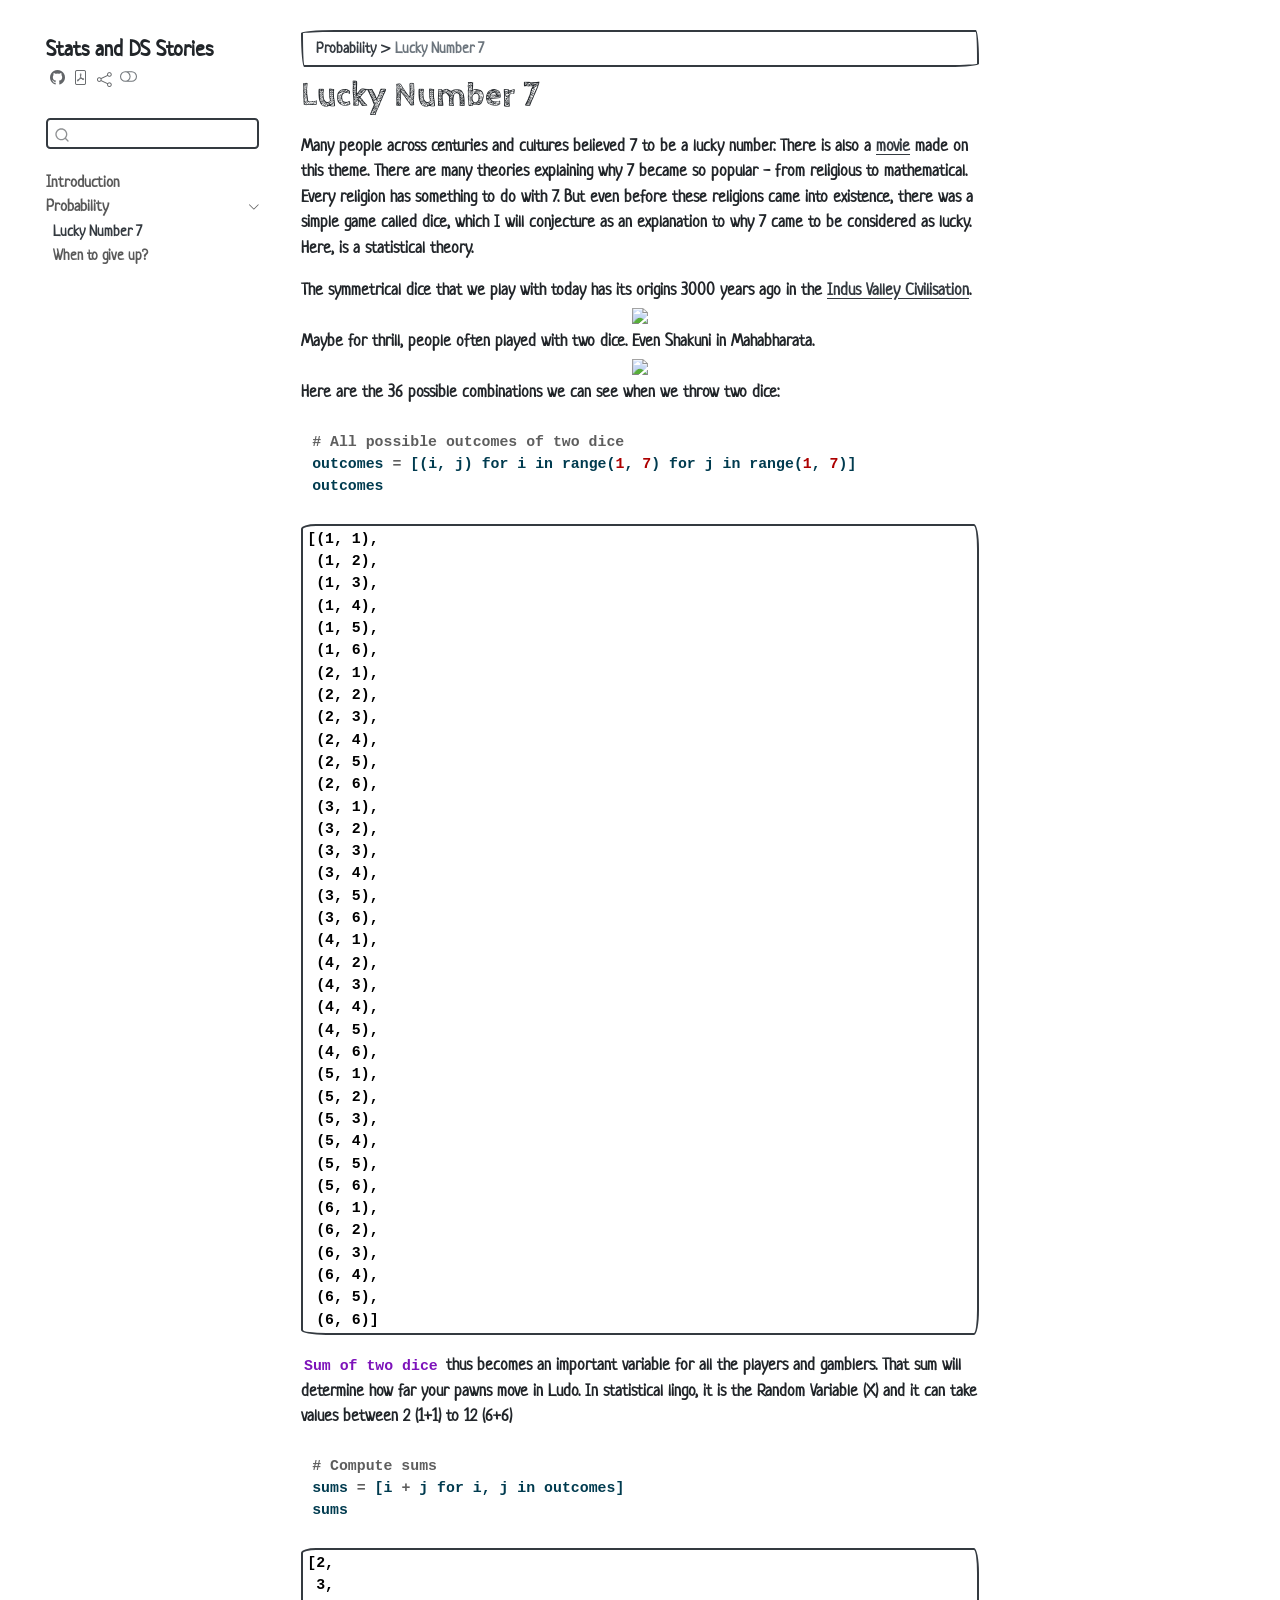
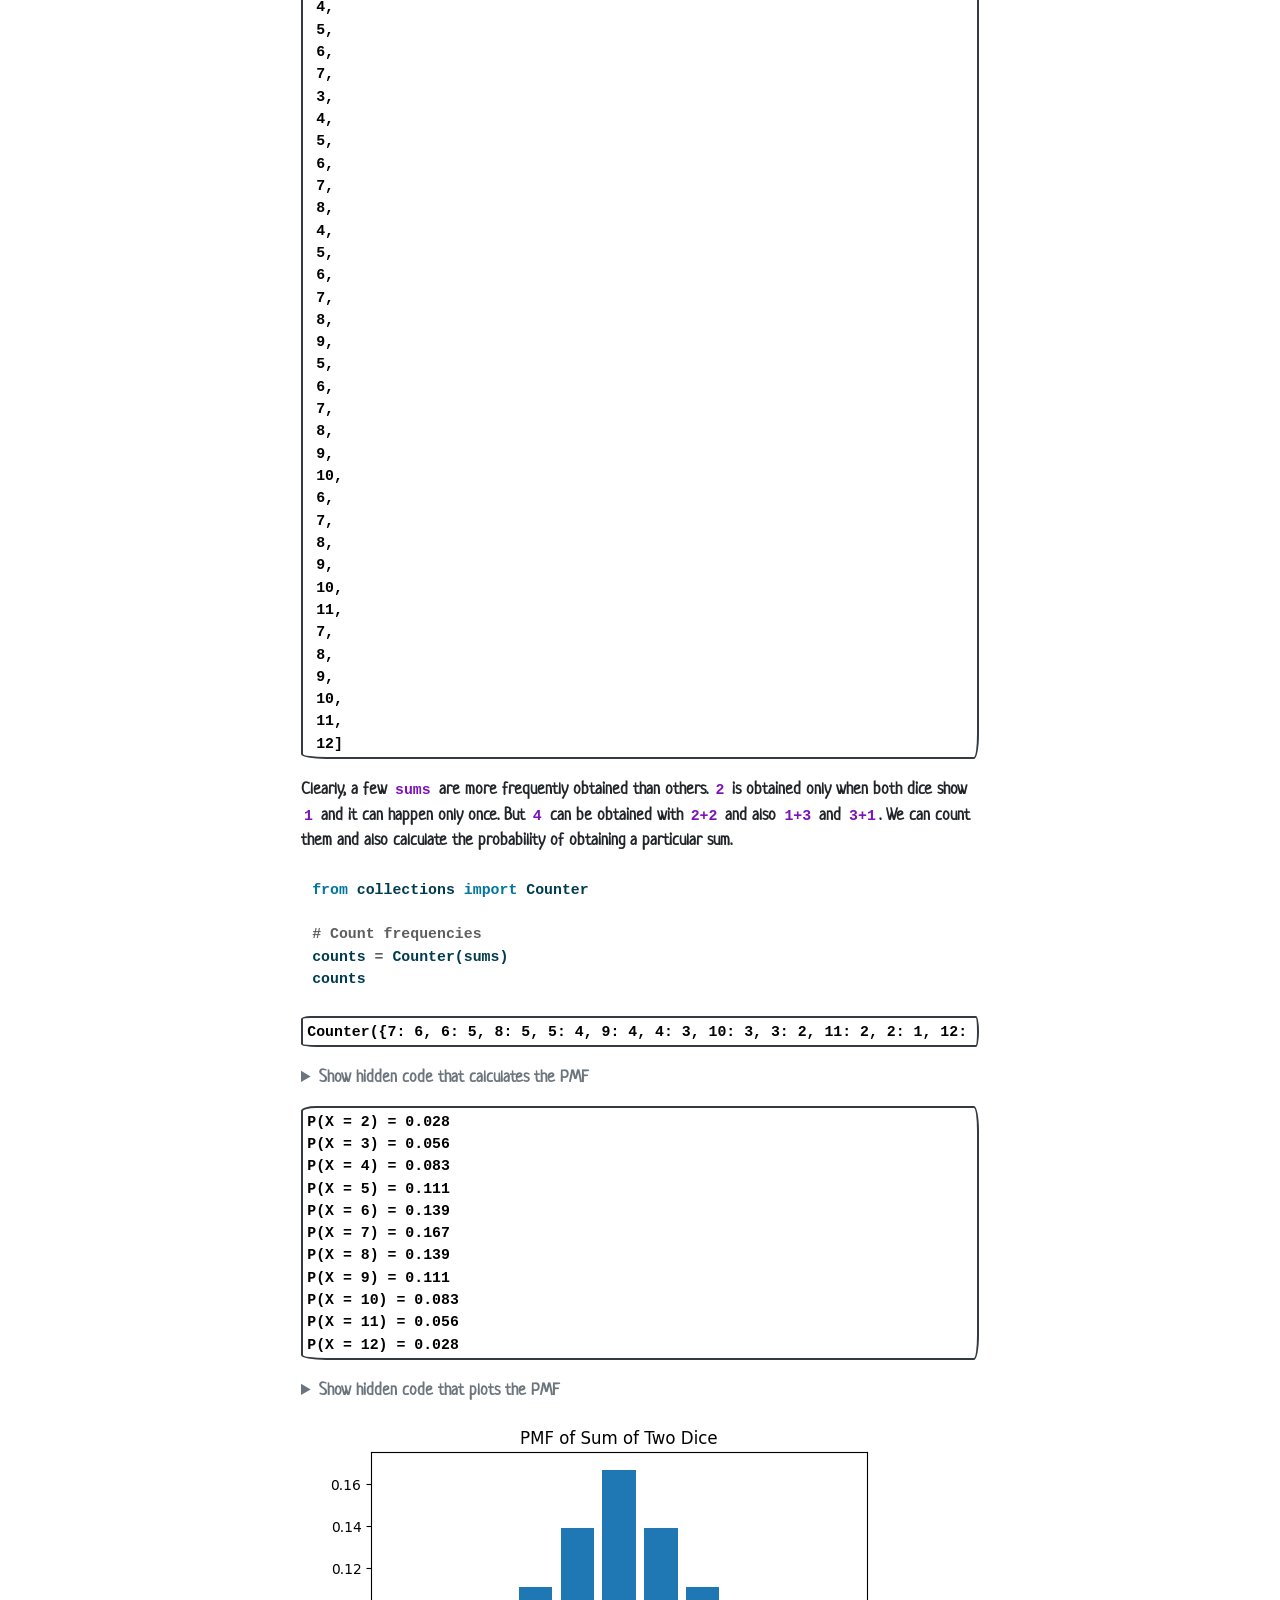
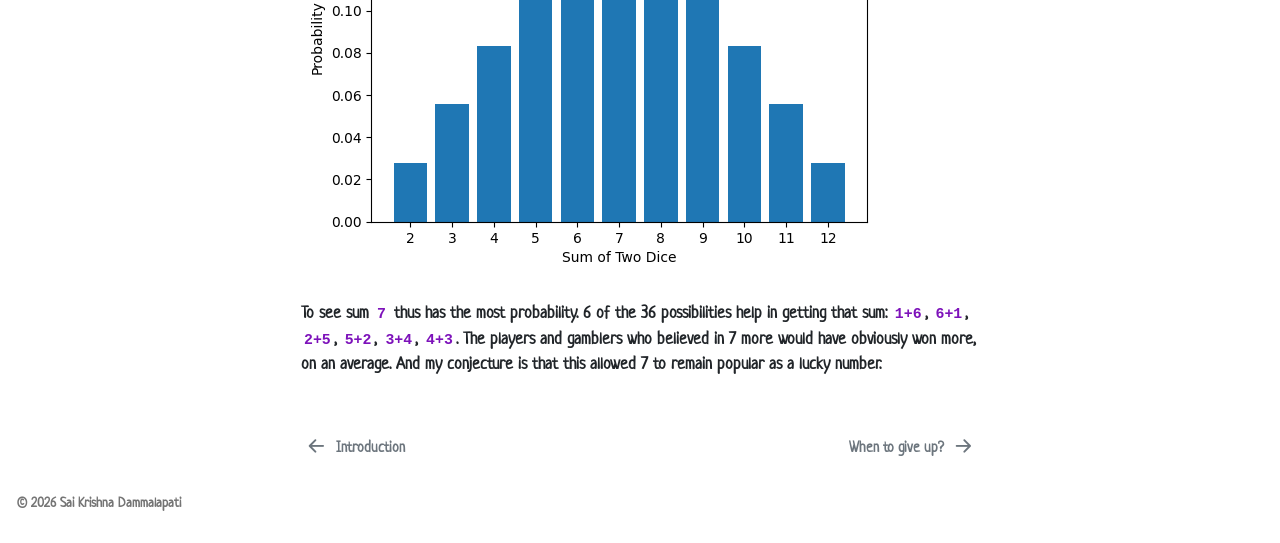
==== commit ae9b2adc: "Built site for gh-pages" ====
--- a/Statistics/Lucky_number_7.html
+++ b/Statistics/Lucky_number_7.html
@@ -7,7 +7,7 @@
 <meta name="viewport" content="width=device-width, initial-scale=1.0, user-scalable=yes">
 
 
-<title>Lucky Number 7 – Stats and DS Blogs</title>
+<title>Lucky Number 7 – Stats and DS Stories</title>
 <style>
 code{white-space: pre-wrap;}
 span.smallcaps{font-variant: small-caps;}
@@ -65,7 +65,9 @@
 <script src="../site_libs/quarto-search/fuse.min.js"></script>
 <script src="../site_libs/quarto-search/quarto-search.js"></script>
 <meta name="quarto:offset" content="../">
+<link href="../Statistics/When_to_give_up.html" rel="next">
 <link href="../index.html" rel="prev">
+<link href="../images/vectorstock_43755881.png" rel="icon" type="image/png">
 <script src="../site_libs/quarto-html/quarto.js" type="module"></script>
 <script src="../site_libs/quarto-html/tabsets/tabsets.js" type="module"></script>
 <script src="../site_libs/quarto-html/axe/axe-check.js" type="module"></script>
@@ -298,10 +300,10 @@
   <nav id="quarto-sidebar" class="sidebar collapse collapse-horizontal quarto-sidebar-collapse-item sidebar-navigation floating overflow-auto">
     <div class="pt-lg-2 mt-2 text-left sidebar-header">
     <div class="sidebar-title mb-0 py-0">
-      <a href="../">Stats and DS Blogs</a> 
+      <a href="../">Stats and DS Stories</a> 
         <div class="sidebar-tools-main tools-wide">
     <a href="https://github.com/d-saikrishna/DataScience" title="Source Code" class="quarto-navigation-tool px-1" aria-label="Source Code"><i class="bi bi-github"></i></a>
-    <a href="../Stats-and-DS-Blogs.pdf" title="Download PDF" class="quarto-navigation-tool px-1" aria-label="Download PDF"><i class="bi bi-file-pdf"></i></a>
+    <a href="../Stats-and-DS-Stories.pdf" title="Download PDF" class="quarto-navigation-tool px-1" aria-label="Download PDF"><i class="bi bi-file-pdf"></i></a>
     <div class="dropdown">
       <a href="" title="Share" id="quarto-navigation-tool-dropdown-0" class="quarto-navigation-tool dropdown-toggle px-1" data-bs-toggle="dropdown" aria-expanded="false" role="link" aria-label="Share"><i class="bi bi-share"></i></a>
       <ul class="dropdown-menu" aria-labelledby="quarto-navigation-tool-dropdown-0">
@@ -350,6 +352,11 @@
   <a href="../Statistics/Lucky_number_7.html" class="sidebar-item-text sidebar-link active"><span class="chapter-title">Lucky Number 7</span></a>
   </div>
 </li>
+          <li class="sidebar-item">
+  <div class="sidebar-item-container"> 
+  <a href="../Statistics/When_to_give_up.html" class="sidebar-item-text sidebar-link"><span class="chapter-title">When to give up?</span></a>
+  </div>
+</li>
       </ul>
   </li>
     </ul>
@@ -392,7 +399,7 @@
 <div style="text-align: center">
 <img src="https://www.amarchitrakatha.com/wp-content/uploads/2020/09/ShakhuniDice_865x500.jpg" style="width: 100%; max-width: 500px;">
 </div>
-<p>There are all the 36 possible combinations we can see when we throw two dice:</p>
+<p>Here are the 36 possible combinations we can see when we throw two dice:</p>
 <div id="e43ea6a7-ddc4-422f-9f19-29bb35054852" class="cell" data-execution_count="1">
 <div class="code-copy-outer-scaffold"><div class="sourceCode cell-code" id="cb1"><pre class="sourceCode python code-with-copy"><code class="sourceCode python"><span id="cb1-1"><a href="#cb1-1" aria-hidden="true" tabindex="-1"></a><span class="co"># All possible outcomes of two dice</span></span>
 <span id="cb1-2"><a href="#cb1-2" aria-hidden="true" tabindex="-1"></a>outcomes <span class="op">=</span> [(i, j) <span class="cf">for</span> i <span class="kw">in</span> <span class="bu">range</span>(<span class="dv">1</span>, <span class="dv">7</span>) <span class="cf">for</span> j <span class="kw">in</span> <span class="bu">range</span>(<span class="dv">1</span>, <span class="dv">7</span>)]</span>
@@ -969,6 +976,9 @@
       </a>          
   </div>
   <div class="nav-page nav-page-next">
+      <a href="../Statistics/When_to_give_up.html" class="pagination-link" aria-label="When to give up?">
+        <span class="nav-page-text"><span class="chapter-title">When to give up?</span></span> <i class="bi bi-arrow-right-short"></i>
+      </a>
   </div>
 </nav>
 </div> <!-- /content -->
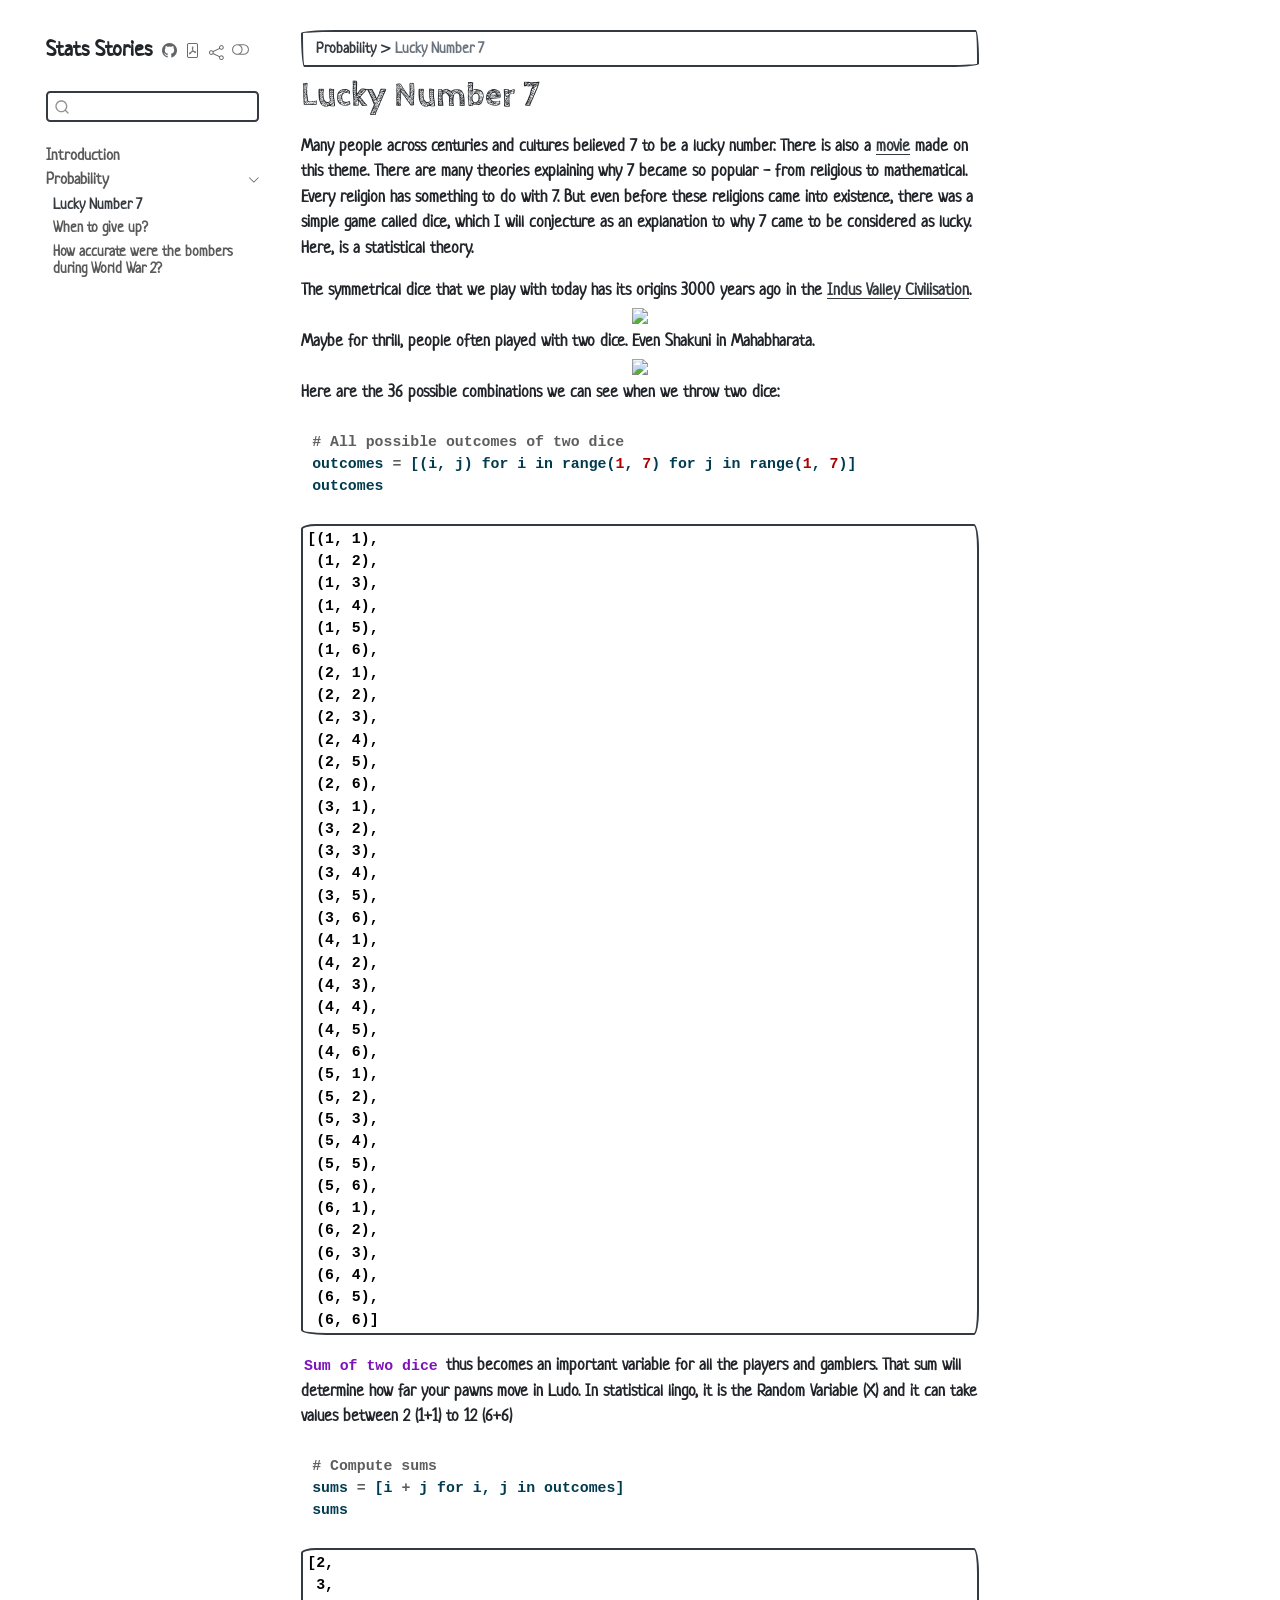
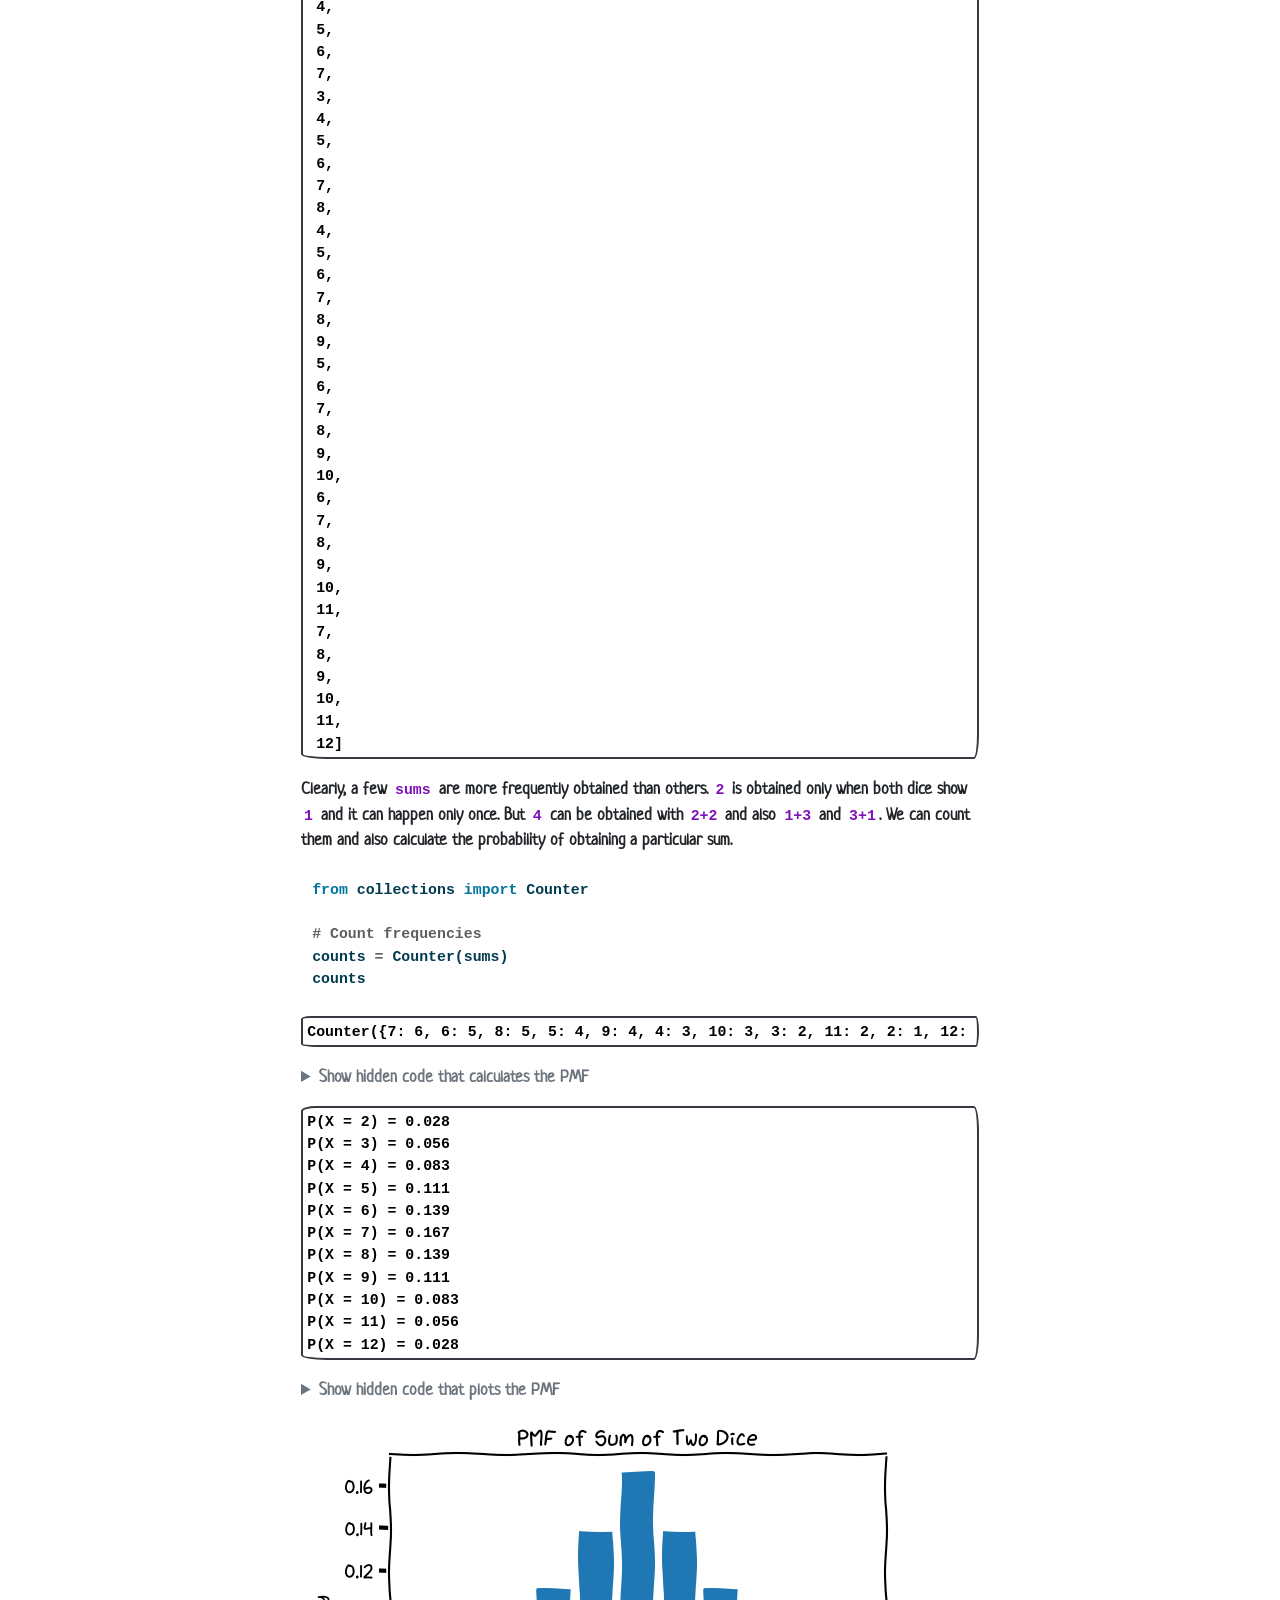
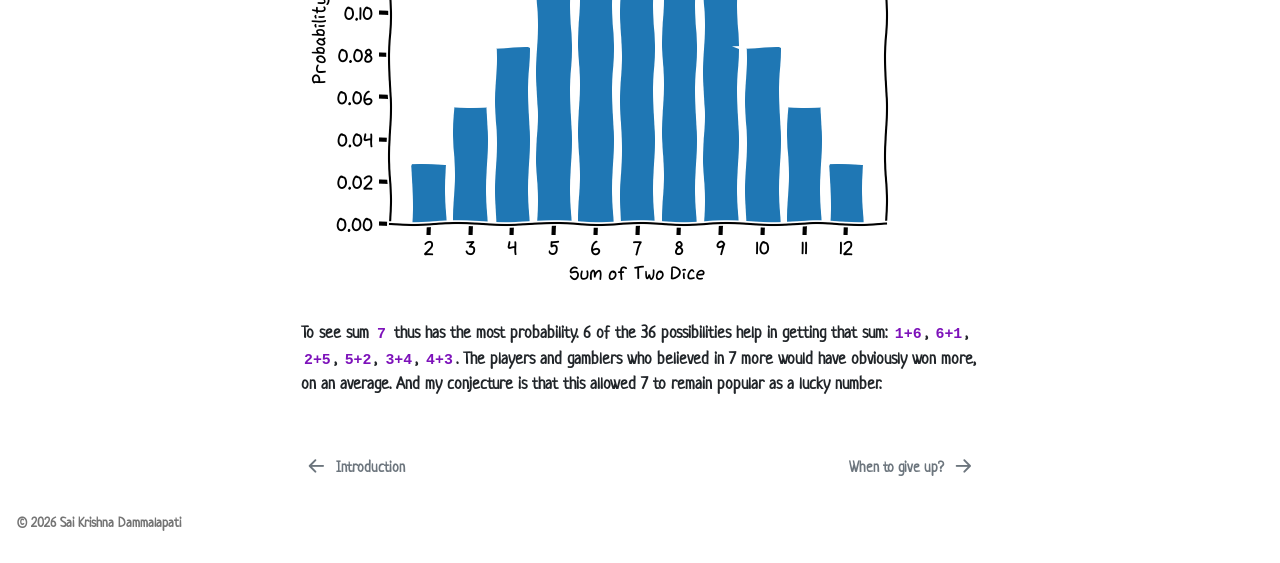
==== commit 63e625da: "Built site for gh-pages" ====
--- a/Statistics/Lucky_number_7.html
+++ b/Statistics/Lucky_number_7.html
@@ -7,7 +7,7 @@
 <meta name="viewport" content="width=device-width, initial-scale=1.0, user-scalable=yes">
 
 
-<title>Lucky Number 7 – Stats and DS Stories</title>
+<title>Lucky Number 7 – Stats Stories</title>
 <style>
 code{white-space: pre-wrap;}
 span.smallcaps{font-variant: small-caps;}
@@ -300,10 +300,10 @@
   <nav id="quarto-sidebar" class="sidebar collapse collapse-horizontal quarto-sidebar-collapse-item sidebar-navigation floating overflow-auto">
     <div class="pt-lg-2 mt-2 text-left sidebar-header">
     <div class="sidebar-title mb-0 py-0">
-      <a href="../">Stats and DS Stories</a> 
+      <a href="../">Stats Stories</a> 
         <div class="sidebar-tools-main tools-wide">
     <a href="https://github.com/d-saikrishna/DataScience" title="Source Code" class="quarto-navigation-tool px-1" aria-label="Source Code"><i class="bi bi-github"></i></a>
-    <a href="../Stats-and-DS-Stories.pdf" title="Download PDF" class="quarto-navigation-tool px-1" aria-label="Download PDF"><i class="bi bi-file-pdf"></i></a>
+    <a href="../Stats-Stories.pdf" title="Download PDF" class="quarto-navigation-tool px-1" aria-label="Download PDF"><i class="bi bi-file-pdf"></i></a>
     <div class="dropdown">
       <a href="" title="Share" id="quarto-navigation-tool-dropdown-0" class="quarto-navigation-tool dropdown-toggle px-1" data-bs-toggle="dropdown" aria-expanded="false" role="link" aria-label="Share"><i class="bi bi-share"></i></a>
       <ul class="dropdown-menu" aria-labelledby="quarto-navigation-tool-dropdown-0">
@@ -357,6 +357,11 @@
   <a href="../Statistics/When_to_give_up.html" class="sidebar-item-text sidebar-link"><span class="chapter-title">When to give up?</span></a>
   </div>
 </li>
+          <li class="sidebar-item">
+  <div class="sidebar-item-container"> 
+  <a href="../Statistics/How_accurate_were_WW2_bombers.html" class="sidebar-item-text sidebar-link"><span class="chapter-title">How accurate were the bombers during World War 2?</span></a>
+  </div>
+</li>
       </ul>
   </li>
     </ul>
@@ -400,11 +405,11 @@
 <img src="https://www.amarchitrakatha.com/wp-content/uploads/2020/09/ShakhuniDice_865x500.jpg" style="width: 100%; max-width: 500px;">
 </div>
 <p>Here are the 36 possible combinations we can see when we throw two dice:</p>
-<div id="e43ea6a7-ddc4-422f-9f19-29bb35054852" class="cell" data-execution_count="1">
+<div id="e43ea6a7-ddc4-422f-9f19-29bb35054852" class="cell" data-execution_count="9">
 <div class="code-copy-outer-scaffold"><div class="sourceCode cell-code" id="cb1"><pre class="sourceCode python code-with-copy"><code class="sourceCode python"><span id="cb1-1"><a href="#cb1-1" aria-hidden="true" tabindex="-1"></a><span class="co"># All possible outcomes of two dice</span></span>
 <span id="cb1-2"><a href="#cb1-2" aria-hidden="true" tabindex="-1"></a>outcomes <span class="op">=</span> [(i, j) <span class="cf">for</span> i <span class="kw">in</span> <span class="bu">range</span>(<span class="dv">1</span>, <span class="dv">7</span>) <span class="cf">for</span> j <span class="kw">in</span> <span class="bu">range</span>(<span class="dv">1</span>, <span class="dv">7</span>)]</span>
 <span id="cb1-3"><a href="#cb1-3" aria-hidden="true" tabindex="-1"></a>outcomes</span></code></pre></div><button title="Copy to Clipboard" class="code-copy-button"><i class="bi"></i></button></div>
-<div class="cell-output cell-output-display" data-execution_count="1">
+<div class="cell-output cell-output-display" data-execution_count="9">
 <pre><code>[(1, 1),
  (1, 2),
  (1, 3),
@@ -498,7 +503,7 @@
 <pre><code>Counter({7: 6, 6: 5, 8: 5, 5: 4, 9: 4, 4: 3, 10: 3, 3: 2, 11: 2, 2: 1, 12: 1})</code></pre>
 </div>
 </div>
-<div id="6b340f66-d523-47b8-b116-78bbed93dcd9" class="cell" data-execution_count="6">
+<div id="6b340f66-d523-47b8-b116-78bbed93dcd9" class="cell" data-execution_count="12">
 <details class="code-fold">
 <summary>Show hidden code that calculates the PMF</summary>
 <div class="code-copy-outer-scaffold"><div class="sourceCode cell-code" id="cb7"><pre class="sourceCode python code-with-copy"><code class="sourceCode python"><span id="cb7-1"><a href="#cb7-1" aria-hidden="true" tabindex="-1"></a><span class="co"># Total outcomes</span></span>
@@ -525,23 +530,29 @@
 P(X = 12) = 0.028</code></pre>
 </div>
 </div>
-<div id="95ff5e4d-94d5-46fd-8cee-158b3af0ce68" class="cell" data-execution_count="9">
+<div id="dbb44bbe-5d96-45a6-82b3-128ac368dd8f" class="cell" data-execution_count="16">
 <details class="code-fold">
 <summary>Show hidden code that plots the PMF</summary>
-<div class="code-copy-outer-scaffold"><div class="sourceCode cell-code" id="cb9"><pre class="sourceCode python code-with-copy"><code class="sourceCode python"><span id="cb9-1"><a href="#cb9-1" aria-hidden="true" tabindex="-1"></a><span class="im">import</span> matplotlib.pyplot <span class="im">as</span> plt</span>
-<span id="cb9-2"><a href="#cb9-2" aria-hidden="true" tabindex="-1"></a>x <span class="op">=</span> <span class="bu">list</span>(pmf.keys())</span>
-<span id="cb9-3"><a href="#cb9-3" aria-hidden="true" tabindex="-1"></a>y <span class="op">=</span> <span class="bu">list</span>(pmf.values())</span>
+<div class="code-copy-outer-scaffold"><div class="sourceCode cell-code" id="cb9"><pre class="sourceCode python code-with-copy"><code class="sourceCode python"><span id="cb9-1"><a href="#cb9-1" aria-hidden="true" tabindex="-1"></a><span class="im">import</span> logging</span>
+<span id="cb9-2"><a href="#cb9-2" aria-hidden="true" tabindex="-1"></a><span class="co"># Silence matplotlib font logs</span></span>
+<span id="cb9-3"><a href="#cb9-3" aria-hidden="true" tabindex="-1"></a>logging.getLogger(<span class="st">'matplotlib.font_manager'</span>).setLevel(logging.ERROR)</span>
 <span id="cb9-4"><a href="#cb9-4" aria-hidden="true" tabindex="-1"></a></span>
-<span id="cb9-5"><a href="#cb9-5" aria-hidden="true" tabindex="-1"></a><span class="co"># Plot</span></span>
-<span id="cb9-6"><a href="#cb9-6" aria-hidden="true" tabindex="-1"></a>plt.figure()</span>
-<span id="cb9-7"><a href="#cb9-7" aria-hidden="true" tabindex="-1"></a>plt.bar(x, y)</span>
-<span id="cb9-8"><a href="#cb9-8" aria-hidden="true" tabindex="-1"></a></span>
-<span id="cb9-9"><a href="#cb9-9" aria-hidden="true" tabindex="-1"></a>plt.xlabel(<span class="st">"Sum of Two Dice"</span>)</span>
-<span id="cb9-10"><a href="#cb9-10" aria-hidden="true" tabindex="-1"></a>plt.ylabel(<span class="st">"Probability"</span>)</span>
-<span id="cb9-11"><a href="#cb9-11" aria-hidden="true" tabindex="-1"></a>plt.title(<span class="st">"PMF of Sum of Two Dice"</span>)</span>
-<span id="cb9-12"><a href="#cb9-12" aria-hidden="true" tabindex="-1"></a>plt.xticks(x)</span>
-<span id="cb9-13"><a href="#cb9-13" aria-hidden="true" tabindex="-1"></a></span>
-<span id="cb9-14"><a href="#cb9-14" aria-hidden="true" tabindex="-1"></a>plt.show()</span></code></pre></div><button title="Copy to Clipboard" class="code-copy-button"><i class="bi"></i></button></div>
+<span id="cb9-5"><a href="#cb9-5" aria-hidden="true" tabindex="-1"></a><span class="im">import</span> matplotlib.pyplot <span class="im">as</span> plt</span>
+<span id="cb9-6"><a href="#cb9-6" aria-hidden="true" tabindex="-1"></a>plt.xkcd()</span>
+<span id="cb9-7"><a href="#cb9-7" aria-hidden="true" tabindex="-1"></a></span>
+<span id="cb9-8"><a href="#cb9-8" aria-hidden="true" tabindex="-1"></a>x <span class="op">=</span> <span class="bu">list</span>(pmf.keys())</span>
+<span id="cb9-9"><a href="#cb9-9" aria-hidden="true" tabindex="-1"></a>y <span class="op">=</span> <span class="bu">list</span>(pmf.values())</span>
+<span id="cb9-10"><a href="#cb9-10" aria-hidden="true" tabindex="-1"></a></span>
+<span id="cb9-11"><a href="#cb9-11" aria-hidden="true" tabindex="-1"></a><span class="co"># Plot</span></span>
+<span id="cb9-12"><a href="#cb9-12" aria-hidden="true" tabindex="-1"></a>plt.figure()</span>
+<span id="cb9-13"><a href="#cb9-13" aria-hidden="true" tabindex="-1"></a>plt.bar(x, y)</span>
+<span id="cb9-14"><a href="#cb9-14" aria-hidden="true" tabindex="-1"></a></span>
+<span id="cb9-15"><a href="#cb9-15" aria-hidden="true" tabindex="-1"></a>plt.xlabel(<span class="st">"Sum of Two Dice"</span>)</span>
+<span id="cb9-16"><a href="#cb9-16" aria-hidden="true" tabindex="-1"></a>plt.ylabel(<span class="st">"Probability"</span>)</span>
+<span id="cb9-17"><a href="#cb9-17" aria-hidden="true" tabindex="-1"></a>plt.title(<span class="st">"PMF of Sum of Two Dice"</span>)</span>
+<span id="cb9-18"><a href="#cb9-18" aria-hidden="true" tabindex="-1"></a>plt.xticks(x)</span>
+<span id="cb9-19"><a href="#cb9-19" aria-hidden="true" tabindex="-1"></a></span>
+<span id="cb9-20"><a href="#cb9-20" aria-hidden="true" tabindex="-1"></a>plt.show()</span></code></pre></div><button title="Copy to Clipboard" class="code-copy-button"><i class="bi"></i></button></div>
 </details>
 <div class="cell-output cell-output-display">
 <div>
